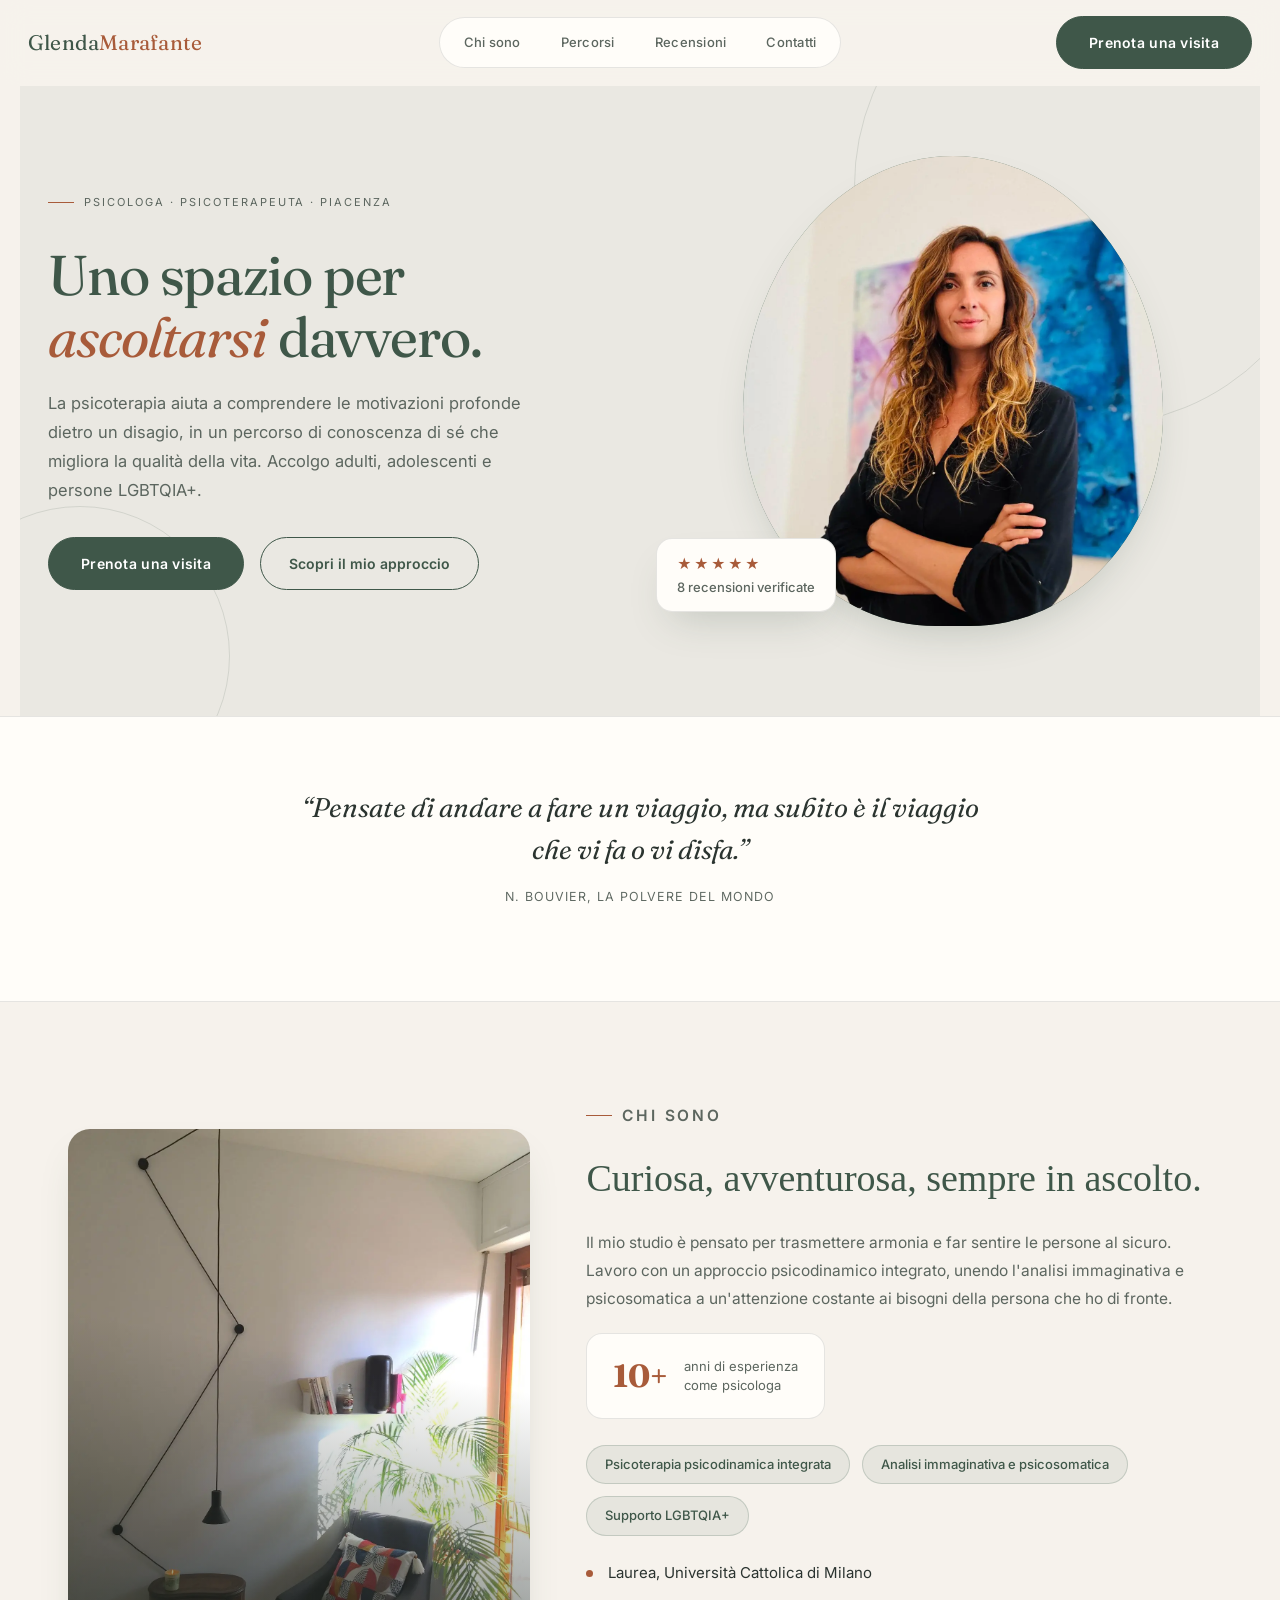
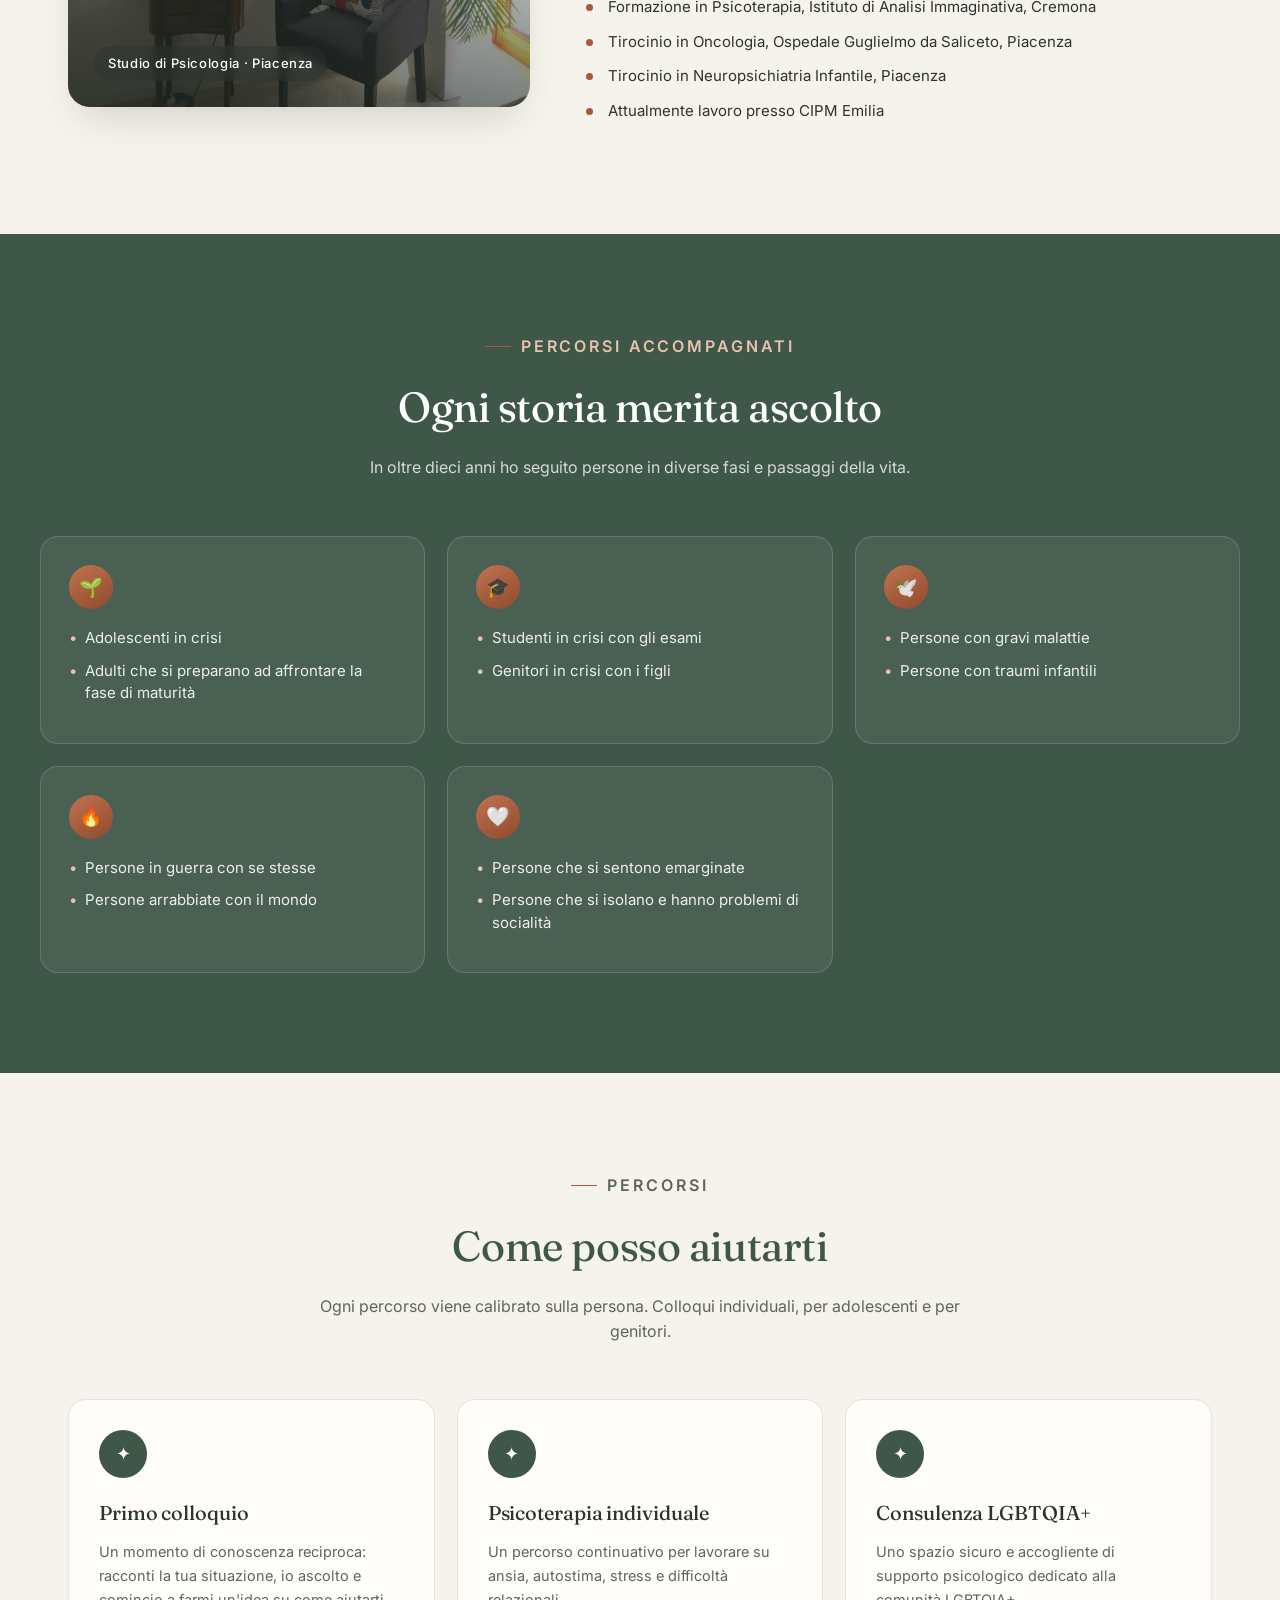
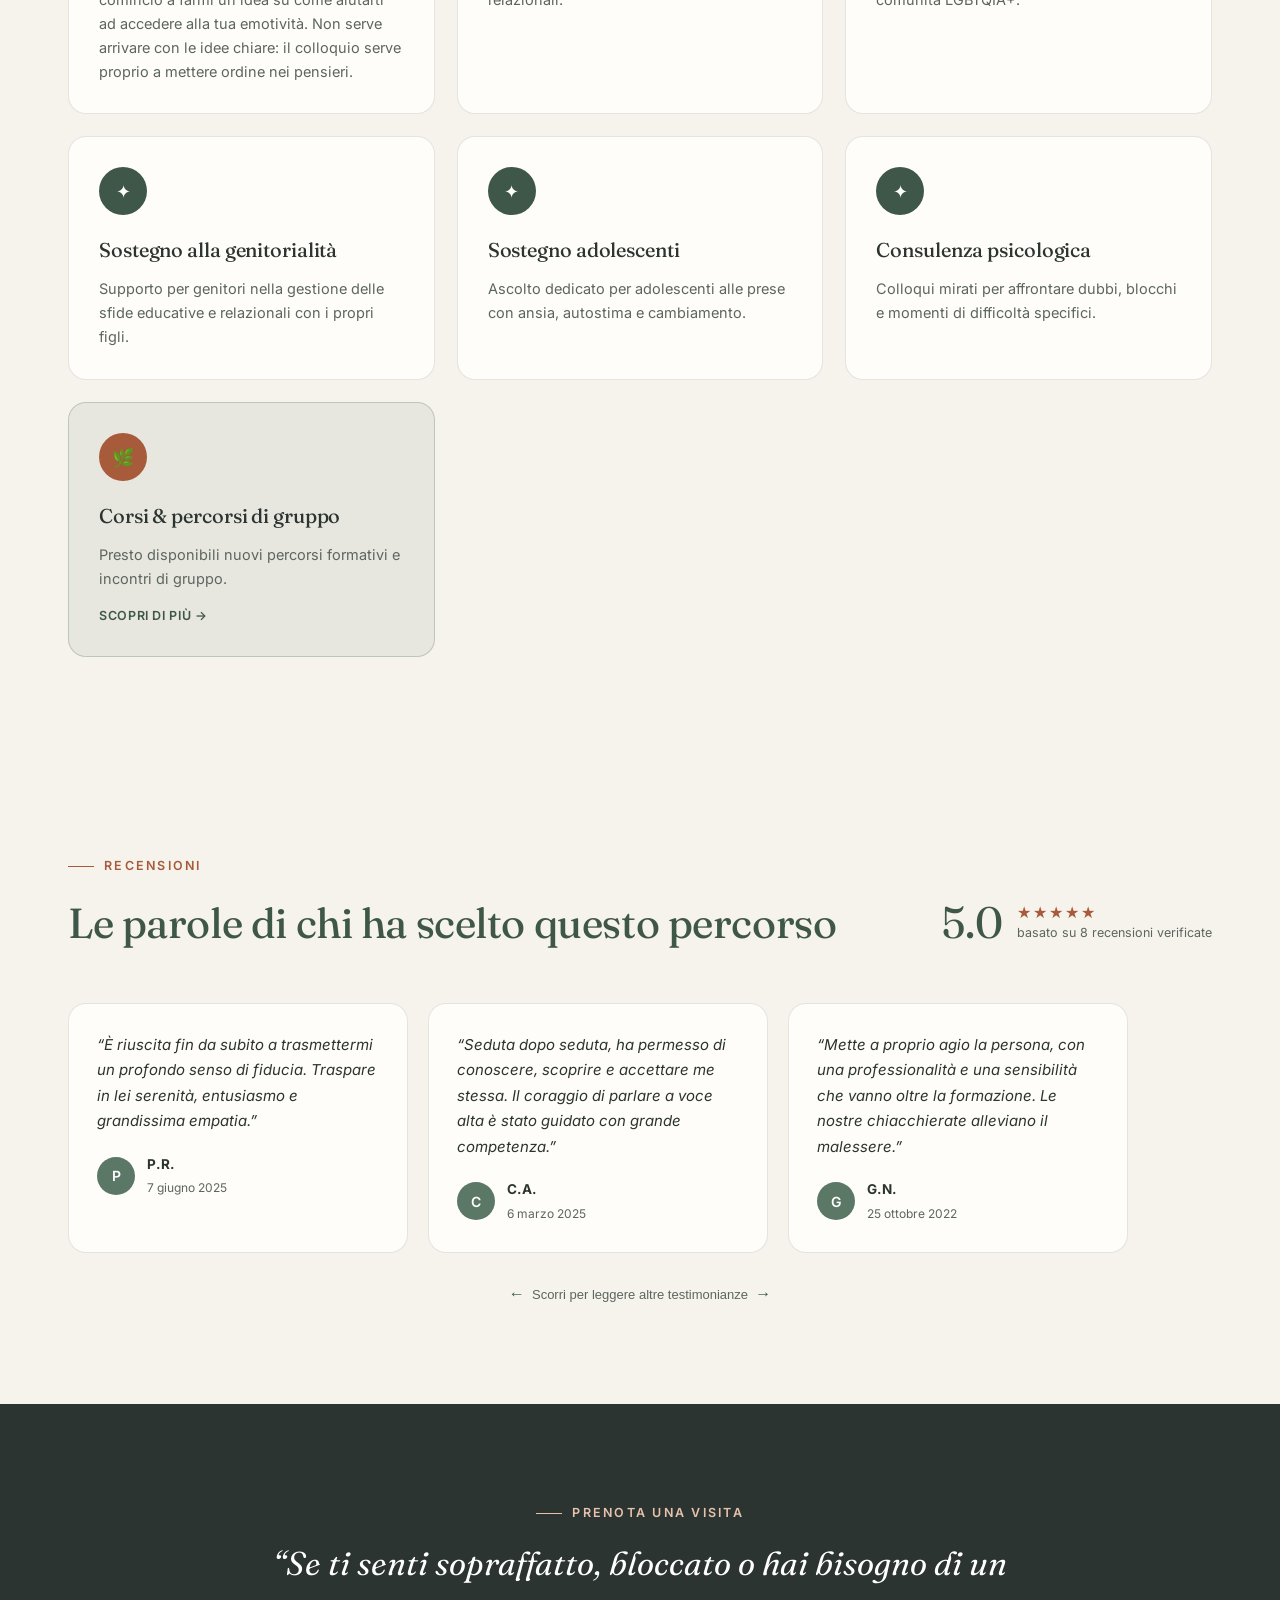
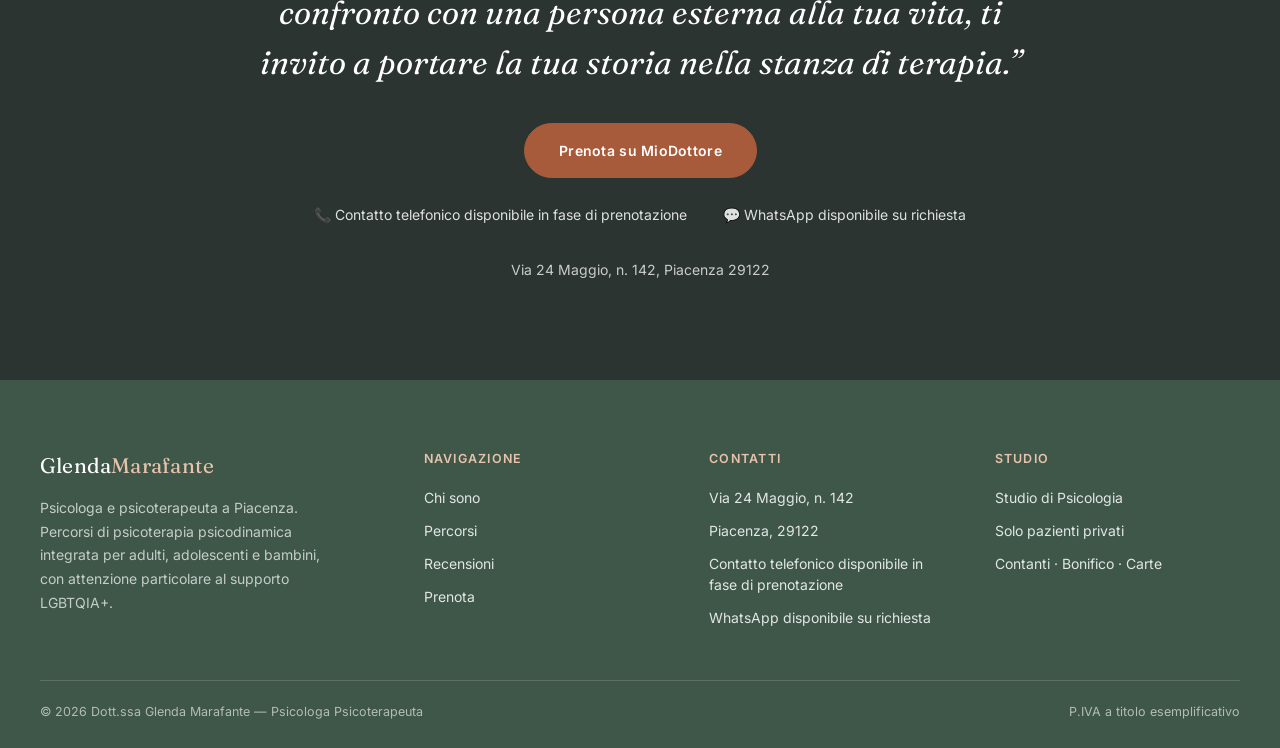
==== index.html @ 743c640c "Update index.html added cookie banner" ====
<!DOCTYPE html>
<html lang="it">
<head>
<script type="text/javascript" src="https://embeds.iubenda.com/widgets/565acf1e-e97d-462d-ba12-5eade3ccaa50.js"></script>
<meta charset="UTF-8">
<meta name="viewport" content="width=device-width, initial-scale=1.0">
<title>Glenda Marafante | Psicologa e Psicoterapeuta a Piacenza</title>
<meta name="description" content="Dott.ssa Glenda Marafante, psicologa e psicoterapeuta a Piacenza. Percorsi di psicoterapia psicodinamica integrata per adulti, adolescenti e persone LGBTQIA+. Prenota una visita.">
<meta name="robots" content="index, follow">
<meta name="author" content="Glenda Marafante">
<link rel="canonical" href="https://www.glendamarafante.it/">

<!-- Open Graph / social sharing -->
<meta property="og:type" content="website">
<meta property="og:title" content="Glenda Marafante | Psicologa Psicoterapeuta a Piacenza">
<meta property="og:description" content="Uno spazio per ascoltarsi davvero. Percorsi di psicoterapia per adulti, adolescenti e persone LGBTQIA+ a Piacenza.">
<meta property="og:image" content="https://psicologaglendamarafante.com/glenda-marafante-psicologa-piacenza.jpeg">
<meta property="og:url" content="https://psicologaglendamarafante.com/">
<meta property="og:locale" content="it_IT">
<meta name="twitter:card" content="summary_large_image">

<!-- Performance: preconnect ai font, preload dell'immagine hero -->
<link rel="preconnect" href="https://fonts.googleapis.com">
<link rel="preconnect" href="https://fonts.gstatic.com" crossorigin>
<link rel="preload" as="image" href="immagine-hero-Glenda.webp">
<link href="https://fonts.googleapis.com/css2?family=Fraunces:ital,opsz,wght@0,9..144,380;0,9..144,440;0,9..144,600;1,9..144,400&family=Inter:wght@400;500;600;700&display=swap" rel="stylesheet">
<link rel="stylesheet" href="style.css">
<link rel="icon" type="image/svg+xml" href="favicon.svg">
<link rel="icon" type="image/png" sizes="96x96" href="https://psicologaglendamarafante.com/favicon.png">

<!-- Dati strutturati Schema.org: Psychologist / LocalBusiness -->
<script type="application/ld+json">
{
  "@context": "https://schema.org",
  "@type": "Psychologist",
  "name": "Glenda Marafante",
  "image": "https://www.glendamarafante.it/assets/immagine-hero-Glenda.webp",
  "url": "https://psicologaglendamarafante.com/",
  "telephone": "+39 346 639 6506",
  "priceRange": "€€",
  "address": {
    "@type": "PostalAddress",
    "streetAddress": "Via 24 Maggio, 142",
    "addressLocality": "Piacenza",
    "postalCode": "29122",
    "addressRegion": "PC",
    "addressCountry": "IT"
  },
  "areaServed": "Piacenza",
  "medicalSpecialty": "Psychotherapy",
  "sameAs": []
}
</script>
</head>
<body>

<a href="#main-content" class="skip-link">Vai al contenuto principale</a>

<header class="site-header">
  <a href="index.html" class="logo">Glenda<span>Marafante</span></a>
  <nav class="main-nav" aria-label="Navigazione principale">
    <ul id="main-nav-list">
      <li><a href="#chi-sono">Chi sono</a></li>
      <li><a href="#percorsi">Percorsi</a></li>
      <li><a href="#recensioni">Recensioni</a></li>
      <li><a href="#contatti">Contatti</a></li>
    </ul>
  </nav>
  <div class="nav-actions">
    <a href="#booking" class="btn-primary">Prenota una visita</a>
    <button type="button" class="nav-toggle" aria-controls="main-nav-list"></button>
  </div>
</header>

<main id="main-content">

  <!-- ============ HERO ============ -->
  <section class="hero" aria-label="Presentazione">
    <div class="bg-orbit" aria-hidden="true"></div>
    <div class="ring ring1" aria-hidden="true"></div>
    <div class="ring ring2" aria-hidden="true"></div>

    <div class="hero-copy">
      <p class="eyebrow">Psicologa · Psicoterapeuta · Piacenza</p>
      <h1>Uno spazio per <em>ascoltarsi</em> davvero.</h1>
      <p>La psicoterapia aiuta a comprendere le motivazioni profonde dietro un disagio, in un percorso di conoscenza di sé che migliora la qualità della vita. Accolgo adulti, adolescenti e persone LGBTQIA+.</p>
      <div class="hero-actions">
        <a href="#booking" class="btn-primary">Prenota una visita</a>
        <a href="#chi-sono" class="btn-secondary">Scopri il mio approccio</a>
      </div>
    </div>

    <div class="hero-visual">
      <div class="portrait-frame">
        <img src="immagine-hero-Glenda.webp"
             alt="Dott.ssa Glenda Marafante, psicologa e psicoterapeuta a Piacenza, ritratto in studio"
             width="420" height="470" fetchpriority="high">
      </div>
      <a href="#recensioni" class="rating-badge">
        <div class="stars" aria-hidden="true">★★★★★</div>
        <p class="rating-text">8 recensioni verificate</p>
      </a>
    </div>
  </section>

  <!-- ============ QUOTE ============ -->
  <section class="quote-band reveal" aria-label="Citazione">
    <blockquote>
      <p>&ldquo;Pensate di andare a fare un viaggio, ma subito è il viaggio che vi fa o vi disfa.&rdquo;</p>
      <cite>N. Bouvier, La polvere del mondo</cite>
    </blockquote>
  </section>

  <!-- ============ CHI SONO ============ -->
  <section class="about reveal" id="chi-sono" aria-label="Chi sono">
    <div class="about-media">
      <img src="studio.webp"
           alt="Interno dello studio della Dott.ssa Glenda Marafante a Piacenza, angolo lettura con poltrona e luce naturale"
           width="900" height="1125" loading="lazy">
      <span>Studio di Psicologia · Piacenza</span>
    </div>
    <div class="about-copy">
      <p class="eyebrow">Chi sono</p>
      <h2 style="font-family:'Iowan Old Style',Georgia,serif; font-weight:400; font-size:clamp(28px,4vw,38px); color:var(--sage-dark); margin-bottom:22px;">Curiosa, avventurosa, sempre in ascolto.</h2>
      <p>Il mio studio è pensato per trasmettere armonia e far sentire le persone al sicuro. Lavoro con un approccio psicodinamico integrato, unendo l'analisi immaginativa e psicosomatica a un'attenzione costante ai bisogni della persona che ho di fronte.</p>

      <div class="stat-card">
        <strong>10+</strong>
        <small>anni di esperienza<br>come psicologa</small>
      </div>

      <ul class="tags">
        <li>Psicoterapia psicodinamica integrata</li>
        <li>Analisi immaginativa e psicosomatica</li>
        <li>Supporto LGBTQIA+</li>
      </ul>

      <ul class="credentials">
        <li>Laurea, Università Cattolica di Milano</li>
        <li>Formazione in Psicoterapia, Istituto di Analisi Immaginativa, Cremona</li>
        <li>Tirocinio in Oncologia, Ospedale Guglielmo da Saliceto, Piacenza</li>
        <li>Tirocinio in Neuropsichiatria Infantile, Piacenza</li>
        <li>Attualmente lavoro presso CIPM Emilia</li>
      </ul>
    </div>
  </section>

  <!-- ============ A CHI MI RIVOLGO ============ -->
  <section class="audience" aria-label="A chi mi rivolgo">
    <div class="audience-head">
      <p class="eyebrow" style="justify-content:center; color:var(--clay-soft);">Percorsi accompagnati</p>
      <h2>Ogni storia merita ascolto</h2>
      <p>In oltre dieci anni ho seguito persone in diverse fasi e passaggi della vita.</p>
    </div>
    <div class="audience-grid reveal-stagger">
      <div class="audience-card stagger-item">
        <div class="audience-icon" aria-hidden="true">🌱</div>
        <ul>
          <li>Adolescenti in crisi</li>
          <li>Adulti che si preparano ad affrontare la fase di maturità</li>
        </ul>
      </div>
      <div class="audience-card stagger-item">
        <div class="audience-icon" aria-hidden="true">🎓</div>
        <ul>
          <li>Studenti in crisi con gli esami</li>
          <li>Genitori in crisi con i figli</li>
        </ul>
      </div>
      <div class="audience-card stagger-item">
        <div class="audience-icon" aria-hidden="true">🕊️</div>
        <ul>
          <li>Persone con gravi malattie</li>
          <li>Persone con traumi infantili</li>
        </ul>
      </div>
      <div class="audience-card stagger-item">
        <div class="audience-icon" aria-hidden="true">🔥</div>
        <ul>
          <li>Persone in guerra con se stesse</li>
          <li>Persone arrabbiate con il mondo</li>
        </ul>
      </div>
      <div class="audience-card stagger-item">
        <div class="audience-icon" aria-hidden="true">🤍</div>
        <ul>
          <li>Persone che si sentono emarginate</li>
          <li>Persone che si isolano e hanno problemi di socialità</li>
        </ul>
      </div>
    </div>
  </section>

  <!-- ============ SERVIZI / PERCORSI ============ -->
  <section class="services" id="percorsi" aria-label="Percorsi e servizi">
    <div class="section-head">
      <p class="eyebrow" style="justify-content:center;">Percorsi</p>
      <h2>Come posso aiutarti</h2>
      <p>Ogni percorso viene calibrato sulla persona. Colloqui individuali, per adolescenti e per genitori.</p>
    </div>
    <div class="services-grid reveal-stagger">
      <article class="service-card stagger-item">
        <div class="icon" aria-hidden="true">✦</div>
        <h3>Primo colloquio</h3>
        <p>Un momento di conoscenza reciproca: racconti la tua situazione, io ascolto e comincio a farmi un'idea su come aiutarti ad accedere alla tua emotività. Non serve arrivare con le idee chiare: il colloquio serve proprio a mettere ordine nei pensieri.</p>
      </article>
      <article class="service-card stagger-item">
        <div class="icon" aria-hidden="true">✦</div>
        <h3>Psicoterapia individuale</h3>
        <p>Un percorso continuativo per lavorare su ansia, autostima, stress e difficoltà relazionali.</p>
      </article>
      <article class="service-card stagger-item">
        <div class="icon" aria-hidden="true">✦</div>
        <h3>Consulenza LGBTQIA+</h3>
        <p>Uno spazio sicuro e accogliente di supporto psicologico dedicato alla comunità LGBTQIA+.</p>
      </article>
      <article class="service-card stagger-item">
        <div class="icon" aria-hidden="true">✦</div>
        <h3>Sostegno alla genitorialità</h3>
        <p>Supporto per genitori nella gestione delle sfide educative e relazionali con i propri figli.</p>
      </article>
      <article class="service-card stagger-item">
        <div class="icon" aria-hidden="true">✦</div>
        <h3>Sostegno adolescenti</h3>
        <p>Ascolto dedicato per adolescenti alle prese con ansia, autostima e cambiamento.</p>
      </article>
      <article class="service-card stagger-item">
        <div class="icon" aria-hidden="true">✦</div>
        <h3>Consulenza psicologica</h3>
        <p>Colloqui mirati per affrontare dubbi, blocchi e momenti di difficoltà specifici.</p>
      </article>
      <article class="service-card featured stagger-item">
        <a href="corsi.html">
          <div class="icon" aria-hidden="true">🌿</div>
          <h3>Corsi &amp; percorsi di gruppo</h3>
          <p>Presto disponibili nuovi percorsi formativi e incontri di gruppo.</p>
          <span class="cta-hint">Scopri di più →</span>
        </a>
      </article>
    </div>
  </section>

  <!-- ============ RECENSIONI ============ -->
  <section class="reviews reveal" id="recensioni" aria-label="Recensioni">
    <div class="reviews-head">
      <div>
        <p class="eyebrow">Recensioni</p>
        <h2>Le parole di chi ha scelto questo percorso</h2>
      </div>
      <div class="rating-summary">
        <span class="score">5.0</span>
        <div>
          <div class="stars" aria-hidden="true">★★★★★</div>
          <small>basato su 8 recensioni verificate</small>
        </div>
      </div>
    </div>

    <div class="reviews-track" role="list">
      <article class="review-card" role="listitem">
        <p>&ldquo;È riuscita fin da subito a trasmettermi un profondo senso di fiducia. Traspare in lei serenità, entusiasmo e grandissima empatia.&rdquo;</p>
        <div class="reviewer">
          <span class="avatar" aria-hidden="true">P</span>
          <div><strong>P.R.</strong><span>7 giugno 2025</span></div>
        </div>
      </article>
      <article class="review-card" role="listitem">
        <p>&ldquo;Seduta dopo seduta, ha permesso di conoscere, scoprire e accettare me stessa. Il coraggio di parlare a voce alta è stato guidato con grande competenza.&rdquo;</p>
        <div class="reviewer">
          <span class="avatar" aria-hidden="true">C</span>
          <div><strong>C.A.</strong><span>6 marzo 2025</span></div>
        </div>
      </article>
      <article class="review-card" role="listitem">
        <p>&ldquo;Mette a proprio agio la persona, con una professionalità e una sensibilità che vanno oltre la formazione. Le nostre chiacchierate alleviano il malessere.&rdquo;</p>
        <div class="reviewer">
          <span class="avatar" aria-hidden="true">G</span>
          <div><strong>G.N.</strong><span>25 ottobre 2022</span></div>
        </div>
      </article>
    </div>
    <p style="text-align:center; margin-top:18px; font-family:'Helvetica Neue',Arial,sans-serif; font-size:13px; color:var(--ink-soft);">
      <button type="button" data-review-prev aria-label="Recensione precedente" style="background:none;border:none;cursor:pointer;color:var(--sage-dark);font-size:16px;">←</button>
      &nbsp;Scorri per leggere altre testimonianze&nbsp;
      <button type="button" data-review-next aria-label="Recensione successiva" style="background:none;border:none;cursor:pointer;color:var(--sage-dark);font-size:16px;">→</button>
    </p>
  </section>

  <!-- ============ BOOKING CTA ============ -->
  <section class="booking reveal" id="booking" aria-label="Prenota una visita">
    <p class="eyebrow">Prenota una visita</p>
    <blockquote>&ldquo;Se ti senti sopraffatto, bloccato o hai bisogno di un confronto con una persona esterna alla tua vita, ti invito a portare la tua storia nella stanza di terapia.&rdquo;</blockquote>
    <a class="btn-clay" href="https://www.miodottore.it/profilo/glenda-marafante" rel="noopener noreferrer" target="_blank">Prenota su MioDottore</a>

    <ul class="contact-methods">
      <li>📞 Contatto telefonico disponibile in fase di prenotazione</li>
      <li>💬 WhatsApp disponibile su richiesta</li>
    </ul>

    <address id="contatti">Via 24 Maggio, n. 142, Piacenza 29122</address>
  </section>

</main>

<footer class="site-footer">
  <div class="footer-grid">
    <div class="footer-brand">
      <a href="index.html" class="logo">Glenda<span>Marafante</span></a>
      <p>Psicologa e psicoterapeuta a Piacenza. Percorsi di psicoterapia psicodinamica integrata per adulti, adolescenti e bambini, con attenzione particolare al supporto LGBTQIA+.</p>
    </div>
    <nav aria-label="Navigazione footer">
      <h4>Navigazione</h4>
      <ul>
        <li><a href="#chi-sono">Chi sono</a></li>
        <li><a href="#percorsi">Percorsi</a></li>
        <li><a href="#recensioni">Recensioni</a></li>
        <li><a href="#booking">Prenota</a></li>
      </ul>
    </nav>
    <div>
      <h4>Contatti</h4>
      <ul>
        <li>Via 24 Maggio, n. 142</li>
        <li>Piacenza, 29122</li>
        <li>Contatto telefonico disponibile in fase di prenotazione</li>
        <li>WhatsApp disponibile su richiesta</li>
      </ul>
    </div>
    <div>
      <h4>Studio</h4>
      <ul>
        <li>Studio di Psicologia</li>
        <li>Solo pazienti privati</li>
        <li>Contanti · Bonifico · Carte</li>
      </ul>
    </div>
  </div>
  <div class="footer-bottom">
    <p>© <span id="year">2026</span> Dott.ssa Glenda Marafante — Psicologa Psicoterapeuta</p>
    <p>P.IVA a titolo esemplificativo</p>
  </div>
</footer>

<script src="script.js" defer></script>
</body>
</html>
---- style.css ----
/* =========================================================
   Glenda Marafante — Psicologa Psicoterapeuta, Piacenza
   Foglio di stile condiviso (home + corsi)
   ========================================================= */

:root{
  --sage:#5b7867;
  --sage-dark:#3f5749;
  --sage-deep:#2e4038;
  --clay:#c1734f;
  --clay-dark:#a85b3a;
  --clay-soft:#e7c3ad;
  --cream:#f6f2ec;
  --paper:#fffdf9;
  --ink:#2b3430;
  --ink-soft:#5c665f;
  --line: rgba(43,52,48,0.12);
  --shadow: 0 20px 40px -16px rgba(63,87,73,0.25);
  --shadow-lift: 0 26px 48px -18px rgba(43,52,48,0.32);
  --ease: cubic-bezier(.22,1,.36,1);
}
*{box-sizing:border-box; margin:0; padding:0;}
html{scroll-behavior:smooth;}
body{
  font-family:'Fraunces','Iowan Old Style',Georgia,serif;
  background:var(--cream);
  color:var(--ink);
  min-height:100vh;
  overflow-x:hidden;
  line-height:1.5;
}
a{color:inherit; text-decoration:none;}
img{max-width:100%; display:block;}
ul{list-style:none;}
.visually-hidden{
  position:absolute; width:1px; height:1px; padding:0; margin:-1px;
  overflow:hidden; clip:rect(0,0,0,0); white-space:nowrap; border:0;
}
.eyebrow{
  font-family:'Inter','Helvetica Neue',Arial,sans-serif; font-size:12.5px; font-weight:600; letter-spacing:.18em;
  text-transform:uppercase; color:var(--clay-dark); display:flex; align-items:center; gap:10px;
  margin-bottom:16px;
}
.eyebrow::before{content:""; width:26px; height:1px; background:var(--clay-dark); display:inline-block;}

/* ---------- Scroll reveal ---------- */
.reveal{
  opacity:0; transform:translateY(28px);
  transition:opacity .8s var(--ease), transform .8s var(--ease);
  will-change:opacity, transform;
}
.reveal.is-visible{opacity:1; transform:translateY(0);}
.reveal-stagger.is-visible .stagger-item{opacity:1; transform:translateY(0);}
.stagger-item{
  opacity:0; transform:translateY(22px);
  transition:opacity .6s var(--ease), transform .6s var(--ease);
}
.stagger-item:nth-child(1){transition-delay:.03s;}
.stagger-item:nth-child(2){transition-delay:.11s;}
.stagger-item:nth-child(3){transition-delay:.19s;}
.stagger-item:nth-child(4){transition-delay:.27s;}
.stagger-item:nth-child(5){transition-delay:.35s;}
.stagger-item:nth-child(6){transition-delay:.43s;}
.stagger-item:nth-child(7){transition-delay:.51s;}
@media(prefers-reduced-motion:reduce){
  .reveal, .stagger-item{opacity:1 !important; transform:none !important; transition:none !important;}
}

/* ---------- Header ---------- */
header.site-header{
  padding:16px 28px; display:grid; grid-template-columns:1fr auto 1fr; align-items:center; gap:16px;
  background:rgba(246,242,236,0.78); backdrop-filter:blur(14px); -webkit-backdrop-filter:blur(14px);
  position:sticky; top:0; z-index:50; border-bottom:1px solid transparent;
  transition:border-color .4s ease, box-shadow .4s ease, padding .35s ease;
}
header.site-header.scrolled{
  border-bottom-color:var(--line); box-shadow:0 12px 30px -22px rgba(43,52,48,0.4); padding:12px 28px;
}
.logo{font-family:'Fraunces',Georgia,serif; font-size:21px; color:var(--sage-dark); letter-spacing:.01em; justify-self:start;}
.logo span{color:var(--clay-dark);}
nav.main-nav{display:flex; align-items:center; justify-self:center;}
nav.main-nav ul{
  display:flex; gap:4px; background:var(--paper); border:1px solid var(--line);
  padding:6px; border-radius:40px;
}
.nav-actions{display:flex; align-items:center; gap:14px; justify-self:end;}
nav.main-nav a{
  font-family:'Inter','Helvetica Neue',Arial,sans-serif; font-size:13px; font-weight:500; letter-spacing:.02em;
  color:var(--ink-soft); padding:9px 18px; border-radius:30px; position:relative;
  transition:color .35s var(--ease), background .35s var(--ease);
  display:inline-block;
}
nav.main-nav a:hover, nav.main-nav a:focus-visible{color:var(--sage-dark); background:rgba(91,120,103,0.1);}
nav.main-nav a.active{color:var(--paper); background:var(--sage-dark);}
.nav-toggle{
  display:none; width:42px; height:42px; border-radius:50%; border:1px solid var(--line);
  background:var(--paper); cursor:pointer; align-items:center; justify-content:center; position:relative;
}
.nav-toggle span, .nav-toggle::before, .nav-toggle::after{
  content:""; display:block; width:18px; height:1.5px; background:var(--ink); position:absolute;
  left:50%; transform:translateX(-50%); border-radius:999px; transition:transform .3s ease, opacity .3s ease, top .3s ease;
}
.nav-toggle::before{top:15px;}
.nav-toggle span{top:20px;}
.nav-toggle::after{top:25px;}
.nav-toggle.open span{opacity:0;}
.nav-toggle.open::before{top:20px; transform:translateX(-50%) rotate(45deg);}
.nav-toggle.open::after{top:20px; transform:translateX(-50%) rotate(-45deg);}
.back-link{
  font-family:'Inter','Helvetica Neue',Arial,sans-serif; font-size:13px; letter-spacing:.03em;
  color:var(--ink-soft); display:flex; align-items:center; gap:8px; transition:color .3s var(--ease), gap .3s var(--ease);
}
.back-link:hover{color:var(--sage-dark); gap:12px;}

/* ---------- Buttons ---------- */
.btn-primary, .btn-secondary, .btn-clay{
  cursor:pointer; will-change:transform;
}
.btn-primary{
  background:var(--sage-dark); color:#fff; padding:15px 32px; border-radius:40px;
  font-family:'Inter','Helvetica Neue',Arial,sans-serif; font-size:14px; font-weight:600; letter-spacing:.02em;
  transition:transform .45s var(--ease), box-shadow .45s var(--ease), background .45s var(--ease), color .45s var(--ease);
  border:1px solid var(--sage-dark); display:inline-block;
}
.btn-primary:hover, .btn-primary:focus-visible{
  background:var(--sage-deep); border-color:var(--sage-deep); color:#fff;
  transform:translateY(-3px); box-shadow:0 16px 30px -14px rgba(46,64,56,0.55);
}
.btn-primary:active{transform:translateY(-1px); transition-duration:.15s;}

/* CTA di prenotazione nel menu: testo sempre bianco, hover morbido */
.nav-actions .btn-primary{
  color:#fff; background:var(--sage-dark); border-color:var(--sage-dark);
  transition:transform .5s var(--ease), box-shadow .5s var(--ease), background .5s var(--ease);
}
.nav-actions .btn-primary:hover, .nav-actions .btn-primary:focus-visible{
  color:#fff; background:var(--sage-deep); border-color:var(--sage-deep);
  transform:translateY(-3px) scale(1.03); box-shadow:0 14px 26px -12px rgba(46,64,56,0.5);
}
.nav-actions .btn-primary:active{transform:translateY(-1px) scale(1.01); transition-duration:.15s;}
.btn-secondary{
  padding:15px 28px; border-radius:40px; border:1.5px solid var(--sage-dark);
  font-family:'Inter','Helvetica Neue',Arial,sans-serif; font-size:14px; font-weight:600; color:var(--sage-dark);
  transition:transform .45s var(--ease), background .45s var(--ease), color .45s var(--ease), box-shadow .45s var(--ease);
  display:inline-block;
}
.btn-secondary:hover, .btn-secondary:focus-visible{
  background:var(--sage-dark); color:#fff; transform:translateY(-3px);
  box-shadow:0 16px 30px -14px rgba(46,64,56,0.4);
}
.btn-secondary:active{transform:translateY(-1px); transition-duration:.15s;}
.btn-clay{
  background:var(--clay-dark); color:#fff; padding:16px 34px; border-radius:40px;
  font-family:'Inter','Helvetica Neue',Arial,sans-serif; font-size:14px; font-weight:600; letter-spacing:.02em;
  transition:transform .45s var(--ease), box-shadow .45s var(--ease), background .45s var(--ease);
  border:1px solid var(--clay-dark); display:inline-block;
}
.btn-clay:hover, .btn-clay:focus-visible{
  background:#8f4a2e; border-color:#8f4a2e; transform:translateY(-3px) scale(1.015);
  box-shadow:0 18px 34px -14px rgba(168,91,58,0.55);
}
.btn-clay:active{transform:translateY(-1px) scale(1); transition-duration:.15s;}

/* ---------- Hero ---------- */
.hero{
  position:relative; padding:70px 28px 90px; overflow:hidden;
  display:grid; grid-template-columns:1.05fr 1fr; gap:40px; align-items:center;
  max-width:1240px; margin:0 auto;
}
.bg-orbit{
  position:absolute; inset:0; z-index:0; pointer-events:none;
  background: rgba(91,120,103,0.08);
}
.ring{position:absolute; border-radius:50%; border:1px solid rgba(63,87,73,0.14); pointer-events:none;}
.ring1{width:480px; height:480px; top:-140px; right:-6%; animation:spin 60s linear infinite;}
.ring2{width:300px; height:300px; bottom:-90px; left:-90px; border-color:rgba(63,87,73,0.14); animation:spin 46s linear infinite reverse;}
@keyframes spin{ from{transform:rotate(0deg);} to{transform:rotate(360deg);} }

.hero-copy{position:relative; z-index:1;}
.hero-copy .eyebrow{font-size:11px; white-space:nowrap;}
h1{
  font-family:'Fraunces','Iowan Old Style',Georgia,serif; font-weight:440; font-optical-sizing:auto;
  font-size:clamp(34px,4.6vw,56px); color:var(--sage-dark); line-height:1.1; margin-bottom:22px;
  letter-spacing:-0.02em;
}
h1 em{font-style:italic; font-weight:400; color:var(--clay-dark);}
.hero-copy p{
  font-family:'Inter','Helvetica Neue',Arial,sans-serif; font-size:16.5px; color:var(--ink-soft);
  max-width:480px; margin-bottom:32px; line-height:1.75; font-weight:400;
}
.hero-actions{display:flex; gap:16px; flex-wrap:wrap;}

.hero-visual{position:relative; z-index:1; display:flex; justify-content:center;}
.portrait-frame{
  position:relative; width:min(420px,100%); aspect-ratio:1/1.12; border-radius:50% 50% 46% 46% / 55% 55% 45% 45%;
  overflow:hidden; box-shadow:var(--shadow); background:linear-gradient(150deg, var(--sage), var(--sage-dark));
  transition:border-radius .6s var(--ease), box-shadow .6s var(--ease);
}
.portrait-frame:hover{border-radius:46% 54% 54% 46% / 50% 50% 50% 50%; box-shadow:var(--shadow-lift);}
.portrait-frame img{width:100%; height:100%; object-fit:cover; transition:transform .7s var(--ease);}
.portrait-frame:hover img{transform:scale(1.05);}
.rating-badge{
  position:absolute; left:-18px; bottom:14px; background:var(--paper); border:1px solid var(--line);
  border-radius:16px; padding:14px 20px; box-shadow:var(--shadow); font-family:'Inter','Helvetica Neue',Arial,sans-serif;
  transition:transform .4s var(--ease), box-shadow .4s var(--ease); cursor:pointer;
}
.rating-badge:hover, .rating-badge:focus-visible{transform:translateY(-4px); box-shadow:var(--shadow-lift);}
.rating-badge .stars{color:var(--clay-dark); font-size:14px; letter-spacing:2px;}
.rating-badge .rating-text{font-size:13px; color:var(--ink-soft); margin-top:4px; font-weight:500;}

/* ---------- Quote band ---------- */
.quote-band{padding:70px 28px; text-align:center; background:var(--paper); border-top:1px solid var(--line); border-bottom:1px solid var(--line);}
.quote-band blockquote{
  font-family:'Fraunces',Georgia,serif; font-style:italic; font-weight:380; font-size:clamp(19px,2.3vw,27px);
  color:var(--ink); max-width:720px; margin:0 auto 18px; line-height:1.55;
}
.quote-band cite{font-family:'Inter','Helvetica Neue',Arial,sans-serif; font-size:12.5px; letter-spacing:.08em; color:var(--ink-soft); text-transform:uppercase; font-style:normal;}

/* ---------- Chi sono ---------- */
.about{max-width:1200px; margin:0 auto; padding:100px 28px; display:grid; grid-template-columns:0.85fr 1.15fr; gap:56px; align-items:center;}
.about-media{
  border-radius:22px; overflow:hidden; box-shadow:var(--shadow); aspect-ratio:4/5;
  position:relative; display:flex; align-items:flex-end; padding:26px;
  transition:box-shadow .5s var(--ease), transform .5s var(--ease);
}
.about-media:hover{box-shadow:var(--shadow-lift); transform:translateY(-4px);}
.about-media img{
  position:absolute; inset:0; width:100%; height:100%; object-fit:cover; z-index:0;
  transition:transform .8s var(--ease);
}
.about-media:hover img{transform:scale(1.06);}
.about-media::before{
  content:""; position:absolute; inset:0; z-index:1;
  background:linear-gradient(190deg, rgba(46,64,56,0) 40%, rgba(29,38,33,0.75) 100%);
}
.about-media span{
  position:relative; z-index:2;
  font-family:'Inter','Helvetica Neue',Arial,sans-serif; font-weight:500; color:#fff; font-size:13px; letter-spacing:.05em;
  background:rgba(43,52,48,0.4); padding:8px 14px; border-radius:30px; backdrop-filter:blur(4px);
}
.about-copy p{font-family:'Inter','Helvetica Neue',Arial,sans-serif; color:var(--ink-soft); margin-bottom:20px; line-height:1.8; font-size:15.5px;}
.stat-card{
  display:inline-flex; align-items:center; gap:16px; background:var(--paper); border:1px solid var(--line);
  border-radius:16px; padding:18px 26px; margin-bottom:26px;
  transition:transform .4s var(--ease), box-shadow .4s var(--ease);
}
.stat-card:hover{transform:translateY(-4px); box-shadow:var(--shadow);}
.stat-card strong{font-size:32px; color:var(--clay-dark); font-family:'Fraunces',Georgia,serif;}
.stat-card small{font-family:'Inter','Helvetica Neue',Arial,sans-serif; font-size:13px; color:var(--ink-soft); line-height:1.4; display:block;}
.tags{display:flex; gap:12px; flex-wrap:wrap; margin-bottom:26px;}
.tags li{
  font-family:'Inter','Helvetica Neue',Arial,sans-serif; font-size:13px; font-weight:500; color:var(--sage-dark); background:rgba(91,120,103,0.1);
  border:1px solid rgba(91,120,103,0.25); padding:9px 18px; border-radius:30px;
  transition:background .35s var(--ease), transform .35s var(--ease);
}
.tags li:hover{background:var(--sage-dark); color:#fff; transform:translateY(-2px);}
.credentials li{
  position:relative; padding-left:22px; margin-bottom:12px; color:var(--ink); font-size:15px;
  font-family:'Inter','Helvetica Neue',Arial,sans-serif;
}
.credentials li::before{content:""; position:absolute; left:0; top:8px; width:7px; height:7px; border-radius:50%; background:var(--clay-dark);}

/* ---------- Percorsi accompagnati (target audience) ---------- */
.audience{background:var(--sage-dark); color:#fff; padding:100px 28px;}
.audience-head{max-width:680px; margin:0 auto 56px; text-align:center;}
.audience-head h2{font-family:'Fraunces',Georgia,serif; font-weight:440; font-size:clamp(28px,4vw,42px); margin-bottom:16px; letter-spacing:-.01em;}
.audience-head p{font-family:'Inter','Helvetica Neue',Arial,sans-serif; color:rgba(255,255,255,0.78); font-size:16px; line-height:1.6;}
.audience-grid{max-width:1200px; margin:0 auto; display:grid; grid-template-columns:repeat(3,1fr); gap:22px;}
.audience-card{
  background:rgba(255,255,255,0.06); border:1px solid rgba(255,255,255,0.14); border-radius:18px; padding:28px;
  transition:transform .45s var(--ease), background .45s var(--ease), border-color .45s var(--ease), box-shadow .45s var(--ease);
}
.audience-card:hover{
  transform:translateY(-6px); background:rgba(255,255,255,0.11); border-color:rgba(255,255,255,0.3);
  box-shadow:0 20px 40px -20px rgba(0,0,0,0.5);
}
.audience-icon{
  width:44px; height:44px; border-radius:50%; background:linear-gradient(150deg,var(--clay),#8f4a2e);
  display:flex; align-items:center; justify-content:center; font-size:19px; margin-bottom:18px;
  transition:transform .45s var(--ease);
}
.audience-card:hover .audience-icon{transform:scale(1.12) rotate(-6deg);}
.audience-card ul li{
  position:relative; padding-left:16px; margin-bottom:10px; color:rgba(255,255,255,0.9); font-size:15px; line-height:1.5;
  font-family:'Inter','Helvetica Neue',Arial,sans-serif;
}
.audience-card ul li::before{content:"•"; position:absolute; left:0; color:var(--clay-soft);}

/* ---------- Percorsi / servizi grid ---------- */
.services{max-width:1200px; margin:0 auto; padding:100px 28px;}
.section-head{max-width:640px; margin:0 auto 54px; text-align:center;}
.section-head h2{font-family:'Fraunces',Georgia,serif; font-weight:440; font-size:clamp(28px,4vw,42px); color:var(--sage-dark); margin-bottom:16px; letter-spacing:-.01em;}
.section-head p{font-family:'Inter','Helvetica Neue',Arial,sans-serif; color:var(--ink-soft); font-size:16px; line-height:1.6;}
.services-grid{display:grid; grid-template-columns:repeat(3,1fr); gap:22px;}
.service-card{
  background:var(--paper); border:1px solid var(--line); border-radius:18px; padding:30px;
  transition:transform .45s var(--ease), box-shadow .45s var(--ease), border-color .45s var(--ease);
  position:relative; overflow:hidden;
}
.service-card::before{
  content:""; position:absolute; inset:0; border-radius:inherit; padding:1px;
  background:linear-gradient(135deg, var(--sage), var(--clay)); opacity:0;
  -webkit-mask:linear-gradient(#fff 0 0) content-box, linear-gradient(#fff 0 0);
  -webkit-mask-composite:xor; mask-composite:exclude;
  transition:opacity .45s var(--ease); pointer-events:none;
}
.service-card:hover{transform:translateY(-8px); box-shadow:var(--shadow-lift); border-color:transparent;}
.service-card:hover::before{opacity:1;}
.service-card .icon{
  width:48px; height:48px; border-radius:50%; background:var(--sage-dark); color:#fff;
  display:flex; align-items:center; justify-content:center; font-size:18px; margin-bottom:20px;
  transition:transform .5s var(--ease), background .45s var(--ease);
}
.service-card:hover .icon{transform:scale(1.1) rotate(8deg); background:var(--sage-deep);}
.service-card h3{font-family:'Fraunces',Georgia,serif; font-weight:460; font-size:20px; color:var(--ink); margin-bottom:12px; letter-spacing:-.005em;}
.service-card p{font-family:'Inter','Helvetica Neue',Arial,sans-serif; color:var(--ink-soft); font-size:14.5px; line-height:1.65;}
.service-card.featured{
  background:rgba(91,120,103,0.09); border-color:rgba(91,120,103,0.3);
}
.service-card.featured .icon{background:var(--clay-dark);}
.service-card.featured:hover .icon{background:#8f4a2e;}
.service-card.featured a{color:inherit; display:block;}
.service-card.featured .cta-hint{
  margin-top:16px; font-family:'Inter','Helvetica Neue',Arial,sans-serif; font-weight:600; font-size:12.5px; letter-spacing:.05em;
  color:var(--sage-dark); text-transform:uppercase; display:inline-flex; align-items:center; gap:6px;
  transition:gap .4s var(--ease);
}
.service-card.featured:hover .cta-hint{gap:12px;}

/* ---------- Recensioni ---------- */
.reviews{max-width:1200px; margin:0 auto; padding:100px 28px;}
.reviews-head{display:flex; justify-content:space-between; align-items:flex-end; gap:24px; margin-bottom:48px; flex-wrap:wrap;}
.reviews-head h2{font-family:'Fraunces',Georgia,serif; font-weight:440; font-size:clamp(28px,4vw,42px); color:var(--sage-dark); letter-spacing:-.01em;}
.rating-summary{display:flex; align-items:center; gap:14px;}
.rating-summary .score{font-family:'Fraunces',Georgia,serif; font-size:44px; color:var(--sage-dark);}
.rating-summary .stars{color:var(--clay-dark); letter-spacing:2px;}
.rating-summary small{display:block; font-family:'Inter','Helvetica Neue',Arial,sans-serif; font-size:12.5px; color:var(--ink-soft);}
.reviews-track{display:flex; gap:20px; overflow-x:auto; padding-bottom:14px; scroll-snap-type:x mandatory;}
.review-card{
  flex:0 0 340px; scroll-snap-align:start; background:var(--paper); border:1px solid var(--line);
  border-radius:18px; padding:28px; transition:transform .45s var(--ease), box-shadow .45s var(--ease), border-color .45s var(--ease);
}
.review-card:hover{transform:translateY(-6px) scale(1.01); box-shadow:var(--shadow-lift); border-color:rgba(91,120,103,0.3);}
.review-card p{font-family:'Inter','Helvetica Neue',Arial,sans-serif; color:var(--ink); font-size:15px; line-height:1.7; margin-bottom:20px; font-style:italic;}
.reviewer{display:flex; align-items:center; gap:12px; font-family:'Inter','Helvetica Neue',Arial,sans-serif;}
.reviewer .avatar{
  width:38px; height:38px; border-radius:50%; background:var(--sage); color:#fff; display:flex;
  align-items:center; justify-content:center; font-size:14px; font-weight:600;
  transition:transform .4s var(--ease);
}
.review-card:hover .avatar{transform:scale(1.1);}
.reviewer strong{display:block; font-size:13.5px; color:var(--ink);}
.reviewer span{font-size:12px; color:var(--ink-soft);}

/* ---------- Booking CTA ---------- */
.booking{background:var(--ink); color:#fff; padding:100px 28px; text-align:center;}
.booking .eyebrow{justify-content:center; color:var(--clay-soft);}
.booking .eyebrow::before{background:var(--clay-soft);}
.booking blockquote{
  font-family:'Fraunces',Georgia,serif; font-style:italic; font-weight:380; font-size:clamp(21px,3vw,33px);
  max-width:780px; margin:0 auto 36px; line-height:1.5;
}
.booking address{font-style:normal; margin-top:34px; font-family:'Inter','Helvetica Neue',Arial,sans-serif; font-size:14px; color:rgba(255,255,255,0.75);}
.contact-methods{
  display:flex; justify-content:center; gap:36px; flex-wrap:wrap; margin-top:26px;
  font-family:'Inter','Helvetica Neue',Arial,sans-serif; font-size:14px; color:rgba(255,255,255,0.85);
}
.contact-methods li{display:flex; align-items:center; gap:10px;}

/* ---------- Footer ---------- */
footer.site-footer{background:var(--sage-dark); color:rgba(255,255,255,0.85); padding:70px 28px 26px;}
.footer-grid{max-width:1200px; margin:0 auto; display:grid; grid-template-columns:1.4fr 1fr 1fr 1fr; gap:40px; padding-bottom:40px;}
.footer-grid h4{font-family:'Inter','Helvetica Neue',Arial,sans-serif; font-weight:600; font-size:12.5px; letter-spacing:.1em; text-transform:uppercase; color:var(--clay-soft); margin-bottom:18px;}
.footer-brand .logo{color:#fff; margin-bottom:14px; display:inline-block;}
.footer-brand .logo span{color:var(--clay-soft);}
.footer-brand p{font-family:'Inter','Helvetica Neue',Arial,sans-serif; font-size:14px; line-height:1.7; color:rgba(255,255,255,0.7); max-width:280px;}
.footer-grid ul li{margin-bottom:12px; font-size:14px; font-family:'Inter','Helvetica Neue',Arial,sans-serif;}
.footer-grid ul a{transition:color .3s var(--ease), padding-left .3s var(--ease);}
.footer-grid ul a:hover, .footer-grid ul a:focus-visible{color:var(--clay-soft); padding-left:4px;}
.footer-bottom{
  max-width:1200px; margin:0 auto; border-top:1px solid rgba(255,255,255,0.15); padding-top:22px;
  display:flex; justify-content:space-between; flex-wrap:wrap; gap:10px;
  font-family:'Inter','Helvetica Neue',Arial,sans-serif; font-size:12.5px; color:rgba(255,255,255,0.6);
}

/* ---------- Skip link ---------- */
.skip-link{
  position:absolute; left:-999px; top:auto; background:var(--sage-dark); color:#fff; padding:12px 20px;
  z-index:100; border-radius:0 0 10px 0;
}
.skip-link:focus{left:0; top:0;}

@media(prefers-reduced-motion:reduce){
  *{animation:none !important; transition:none !important;}
}

@media(max-width:960px){
  .hero{grid-template-columns:1fr; text-align:center; padding-top:40px;}
  .hero-copy p{margin-left:auto; margin-right:auto;}
  .hero-actions{justify-content:center;}
  .about{grid-template-columns:1fr;}
  .audience-grid{grid-template-columns:repeat(2,1fr);}
  .services-grid{grid-template-columns:repeat(2,1fr);}
  .footer-grid{grid-template-columns:1fr 1fr;}
}

@media(max-width:640px){
  header.site-header{
    padding:12px 18px; gap:10px; grid-template-columns:auto 1fr auto;
  }
  .logo{
    font-size:18px; line-height:1.1; max-width:140px; justify-self:start;
  }
  .nav-actions{
    gap:8px; justify-self:end; min-width:0;
  }
  .nav-actions .btn-primary{
    display:none;
  }
  nav.main-nav{position:static; justify-self:stretch;}
  nav.main-nav ul{
    display:none; position:absolute; top:calc(100% + 10px); right:18px; left:18px;
    flex-direction:column; background:var(--paper); border-radius:20px; padding:12px;
    box-shadow:var(--shadow-lift); margin-right:0; gap:2px; z-index:40;
  }
  nav.main-nav ul.open{display:flex;}
  nav.main-nav li{width:100%;}
  nav.main-nav a{
    display:flex; width:100%; justify-content:center; align-items:center; text-align:center;
    padding:12px 16px; font-size:14px;
  }
  .nav-toggle{display:flex; flex-shrink:0;}
  .ring1, .ring2{display:none;}
  .audience-grid, .services-grid{grid-template-columns:1fr;}
  .footer-grid{grid-template-columns:1fr;}
  .reviews-head{flex-direction:column; align-items:flex-start;}
}
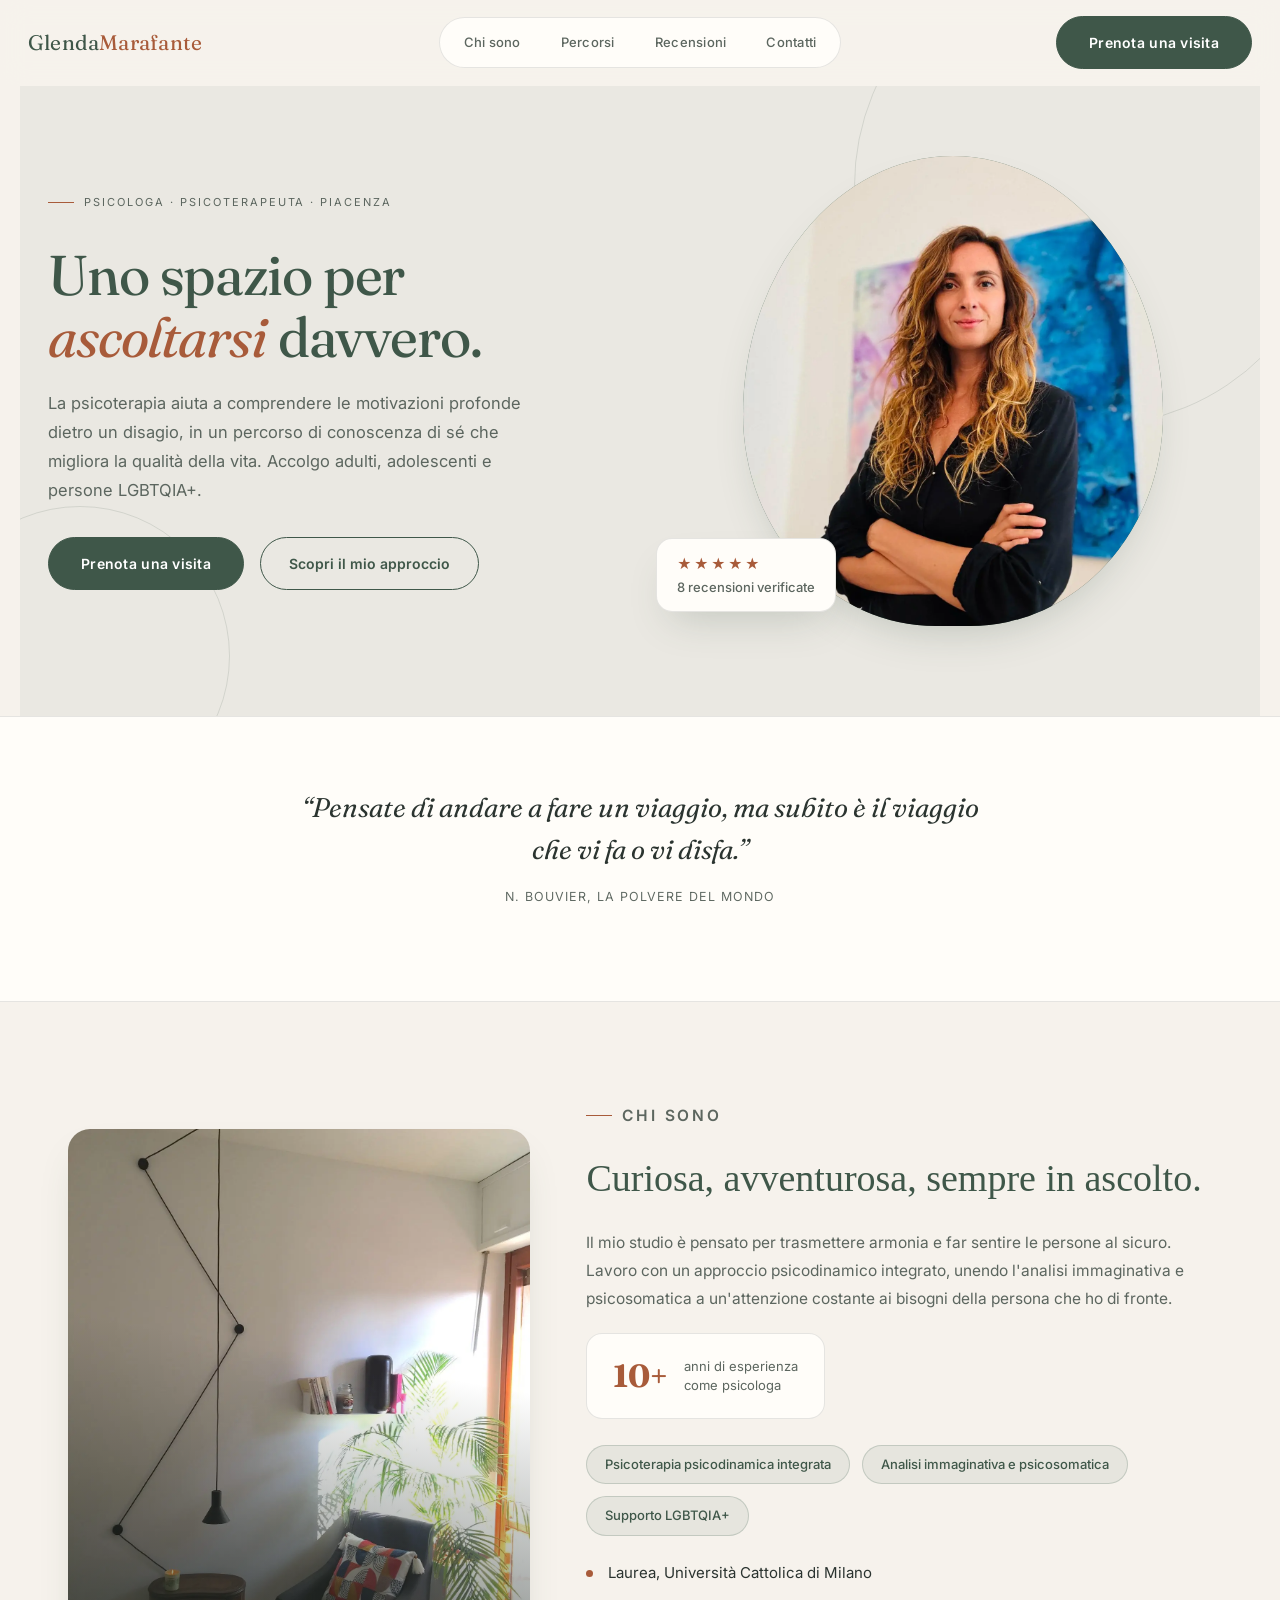
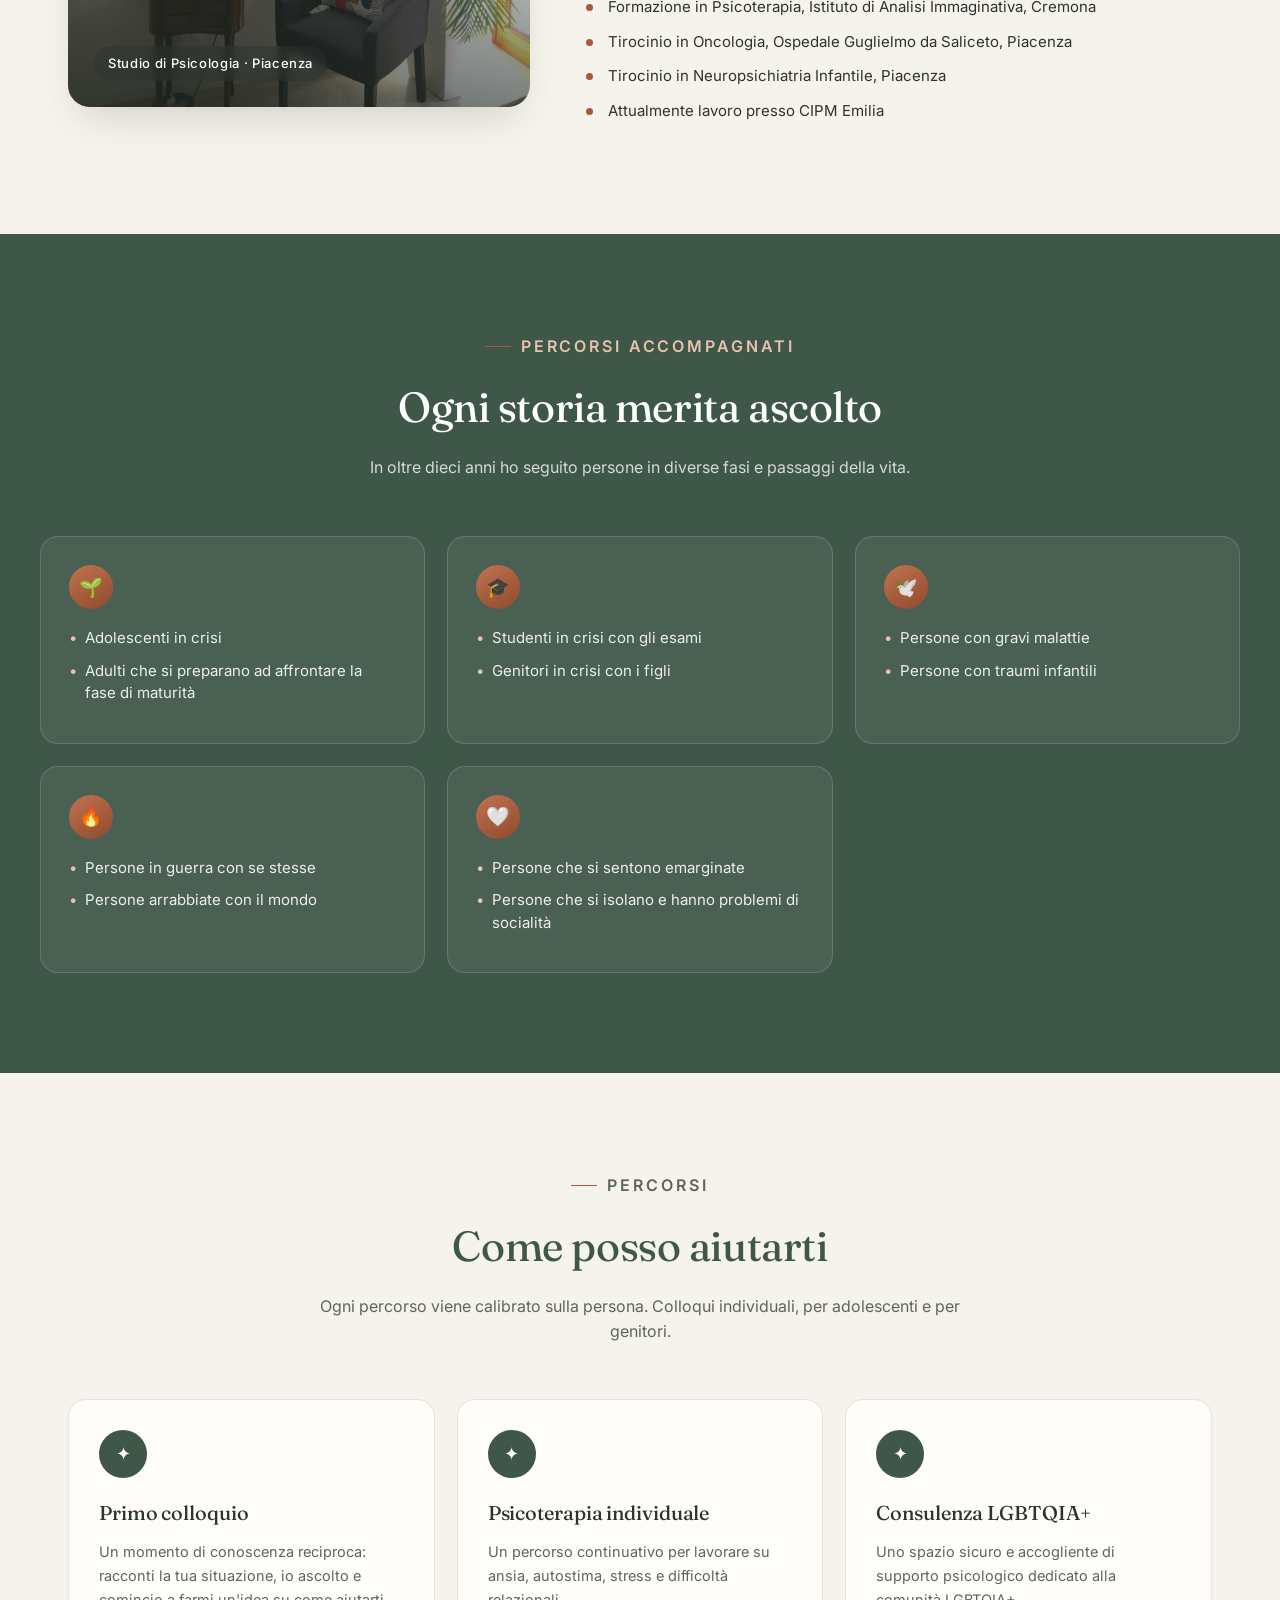
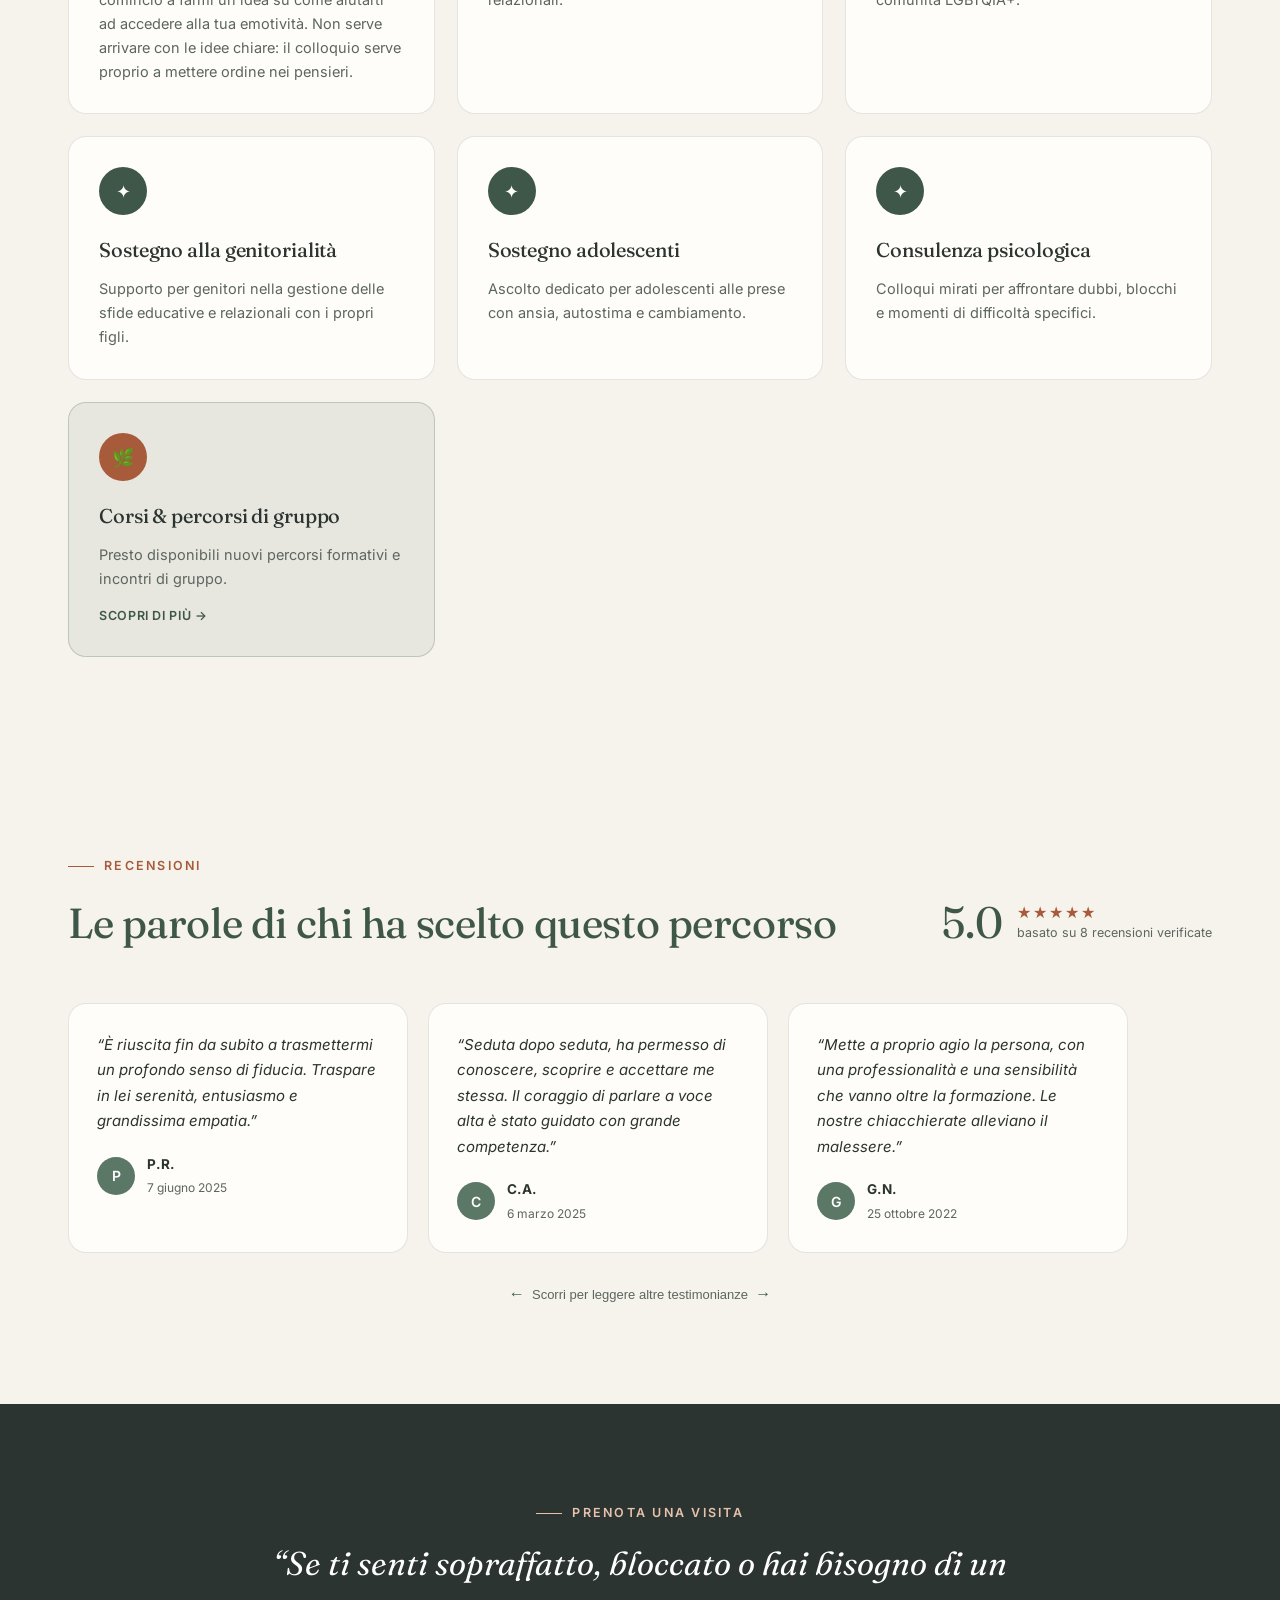
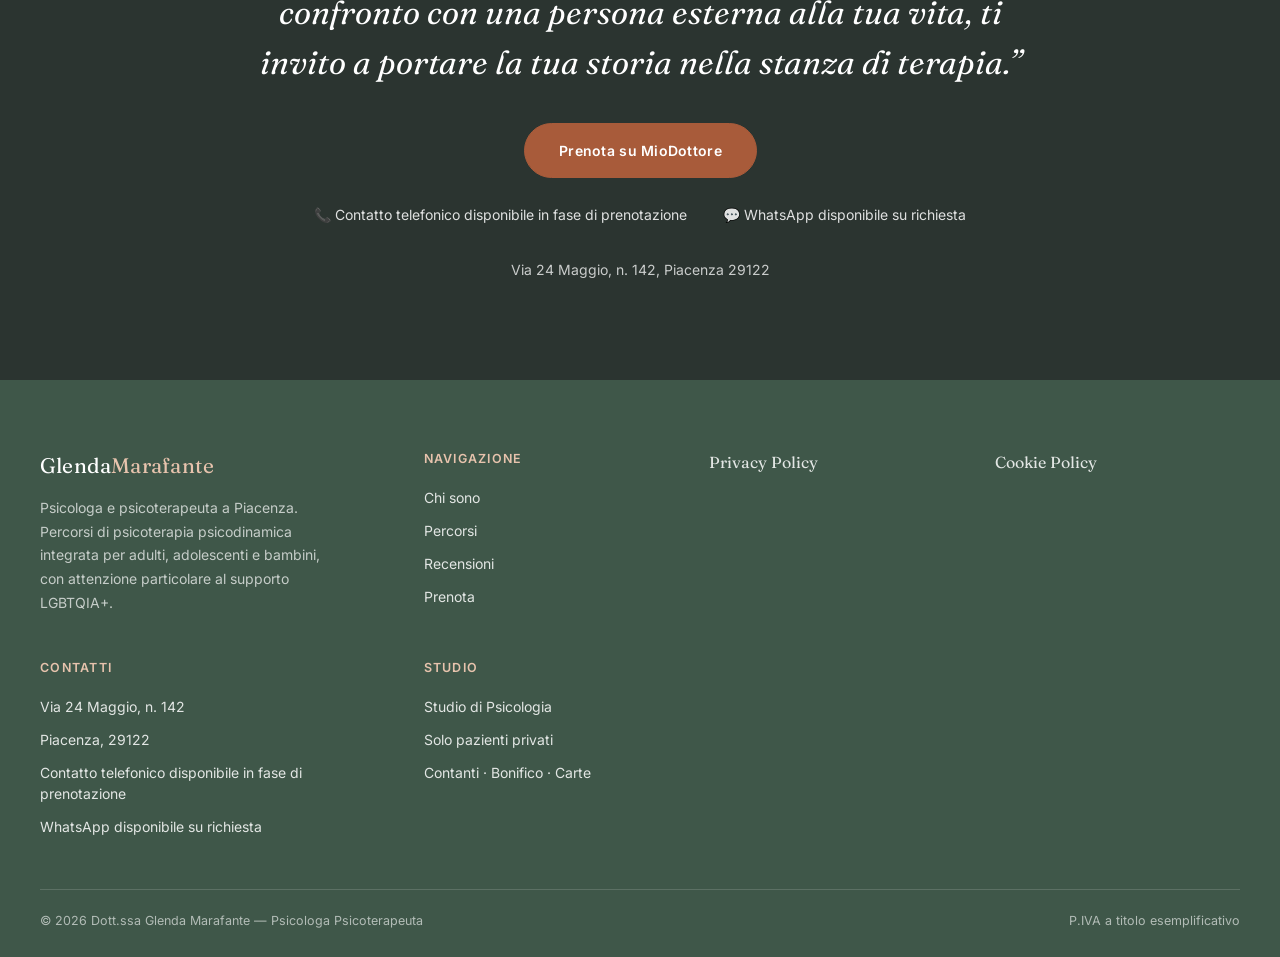
==== commit 3defdaef: "Update index.html Adding link for the cookie and privacy on the footer" ====
--- a/index.html
+++ b/index.html
@@ -317,6 +317,8 @@
         <li><a href="#booking">Prenota</a></li>
       </ul>
     </nav>
+    <a href="https://www.iubenda.com/privacy-policy/65921491" class="iubenda-black iubenda-noiframe iubenda-embed" title="Privacy Policy ">Privacy Policy</a><script type="text/javascript">(function (w,d) {var loader = function () {var s = d.createElement("script"), tag = d.getElementsByTagName("script")[0]; s.src="https://cdn.iubenda.com/iubenda.js"; tag.parentNode.insertBefore(s,tag);}; if(w.addEventListener){w.addEventListener("load", loader, false);}else if(w.attachEvent){w.attachEvent("onload", loader);}else{w.onload = loader;}})(window, document);</script>
+    <a href="https://www.iubenda.com/privacy-policy/65921491/cookie-policy" class="iubenda-black iubenda-noiframe iubenda-embed" title="Cookie Policy ">Cookie Policy</a><script type="text/javascript">(function (w,d) {var loader = function () {var s = d.createElement("script"), tag = d.getElementsByTagName("script")[0]; s.src="https://cdn.iubenda.com/iubenda.js"; tag.parentNode.insertBefore(s,tag);}; if(w.addEventListener){w.addEventListener("load", loader, false);}else if(w.attachEvent){w.attachEvent("onload", loader);}else{w.onload = loader;}})(window, document);</script>
     <div>
       <h4>Contatti</h4>
       <ul>
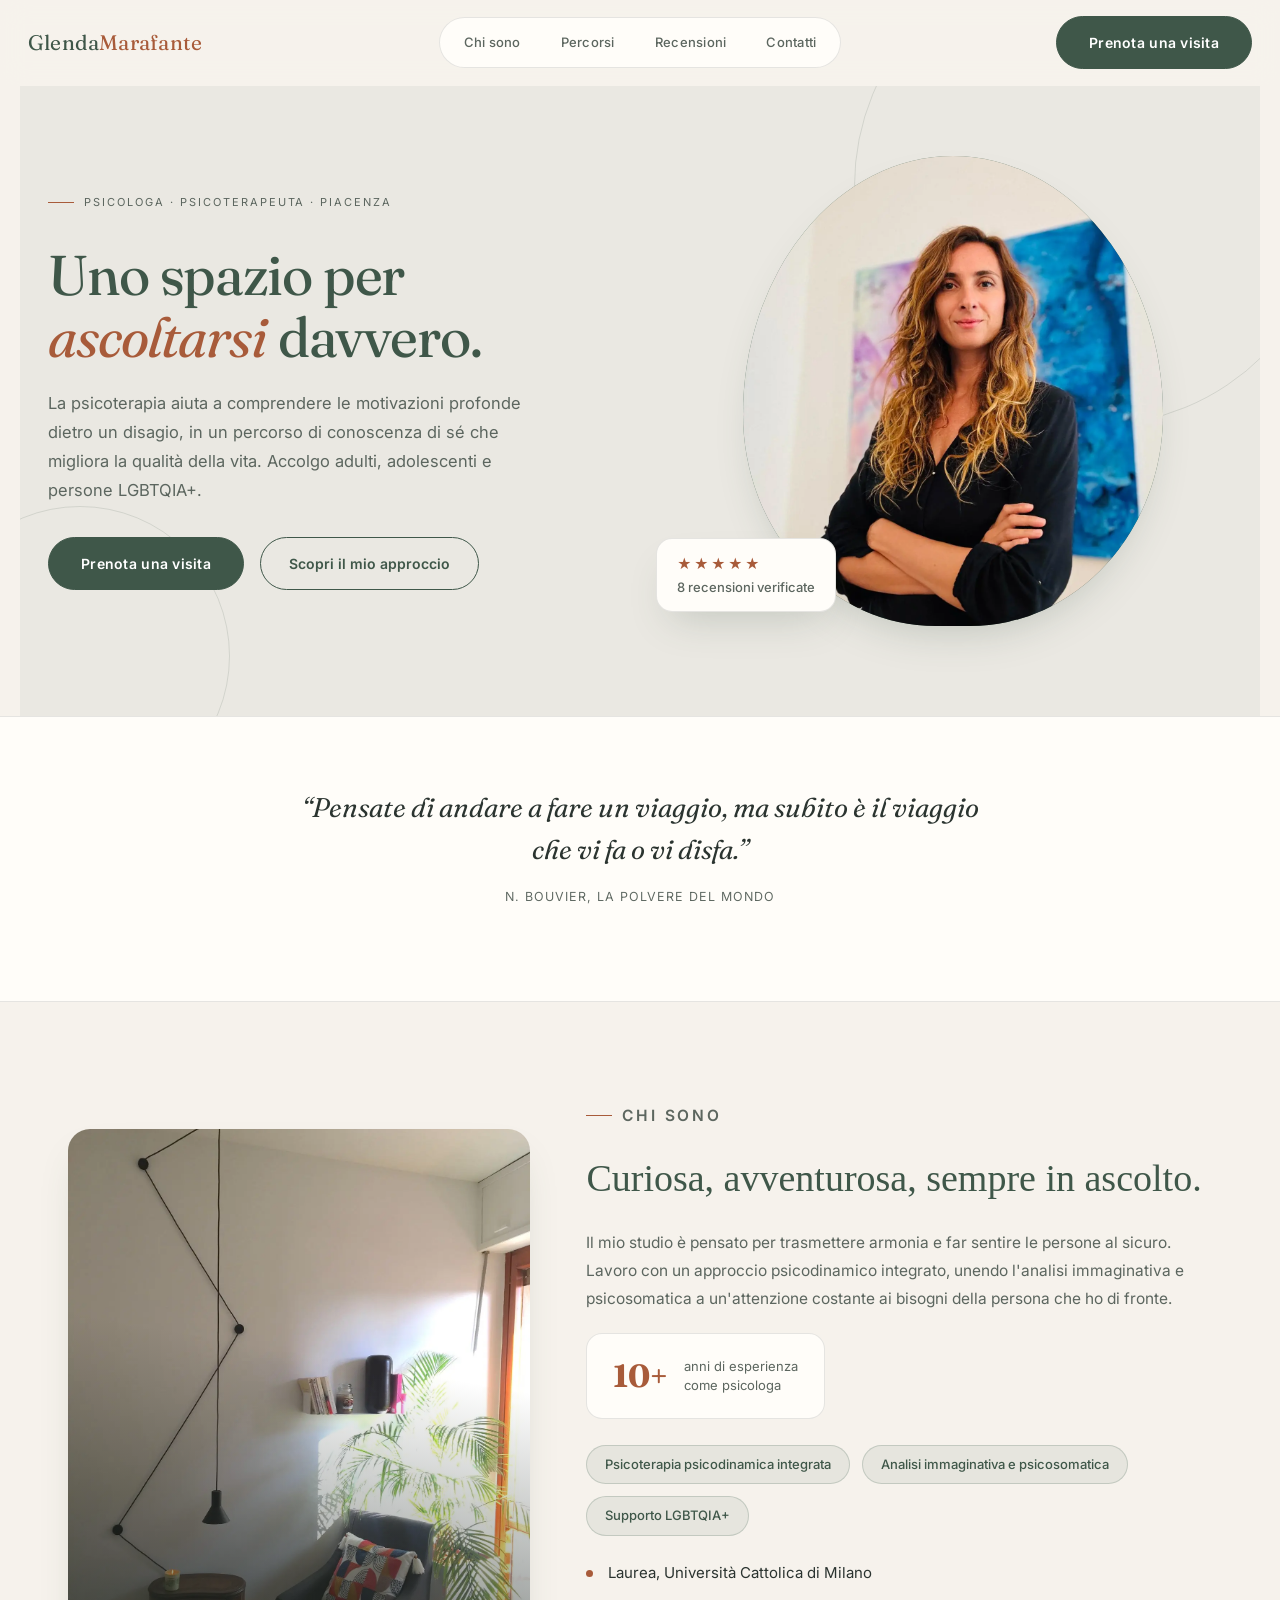
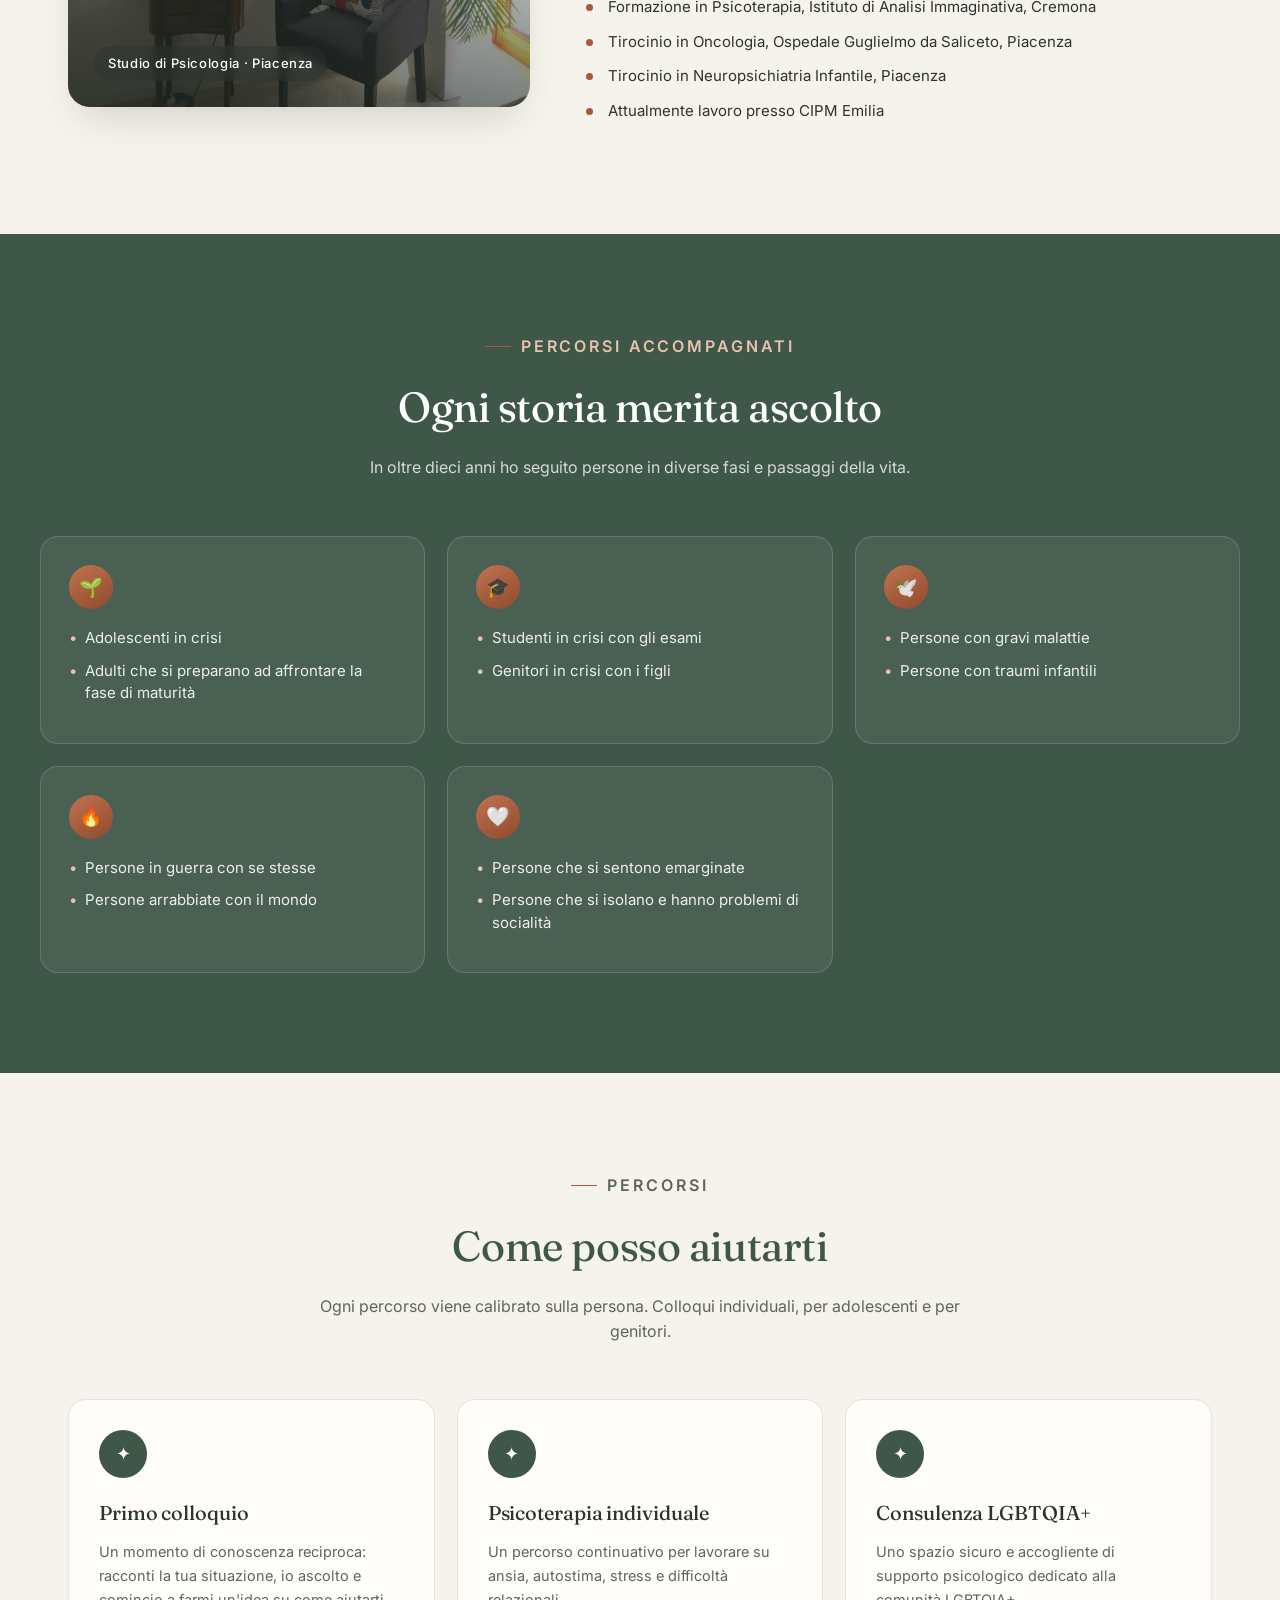
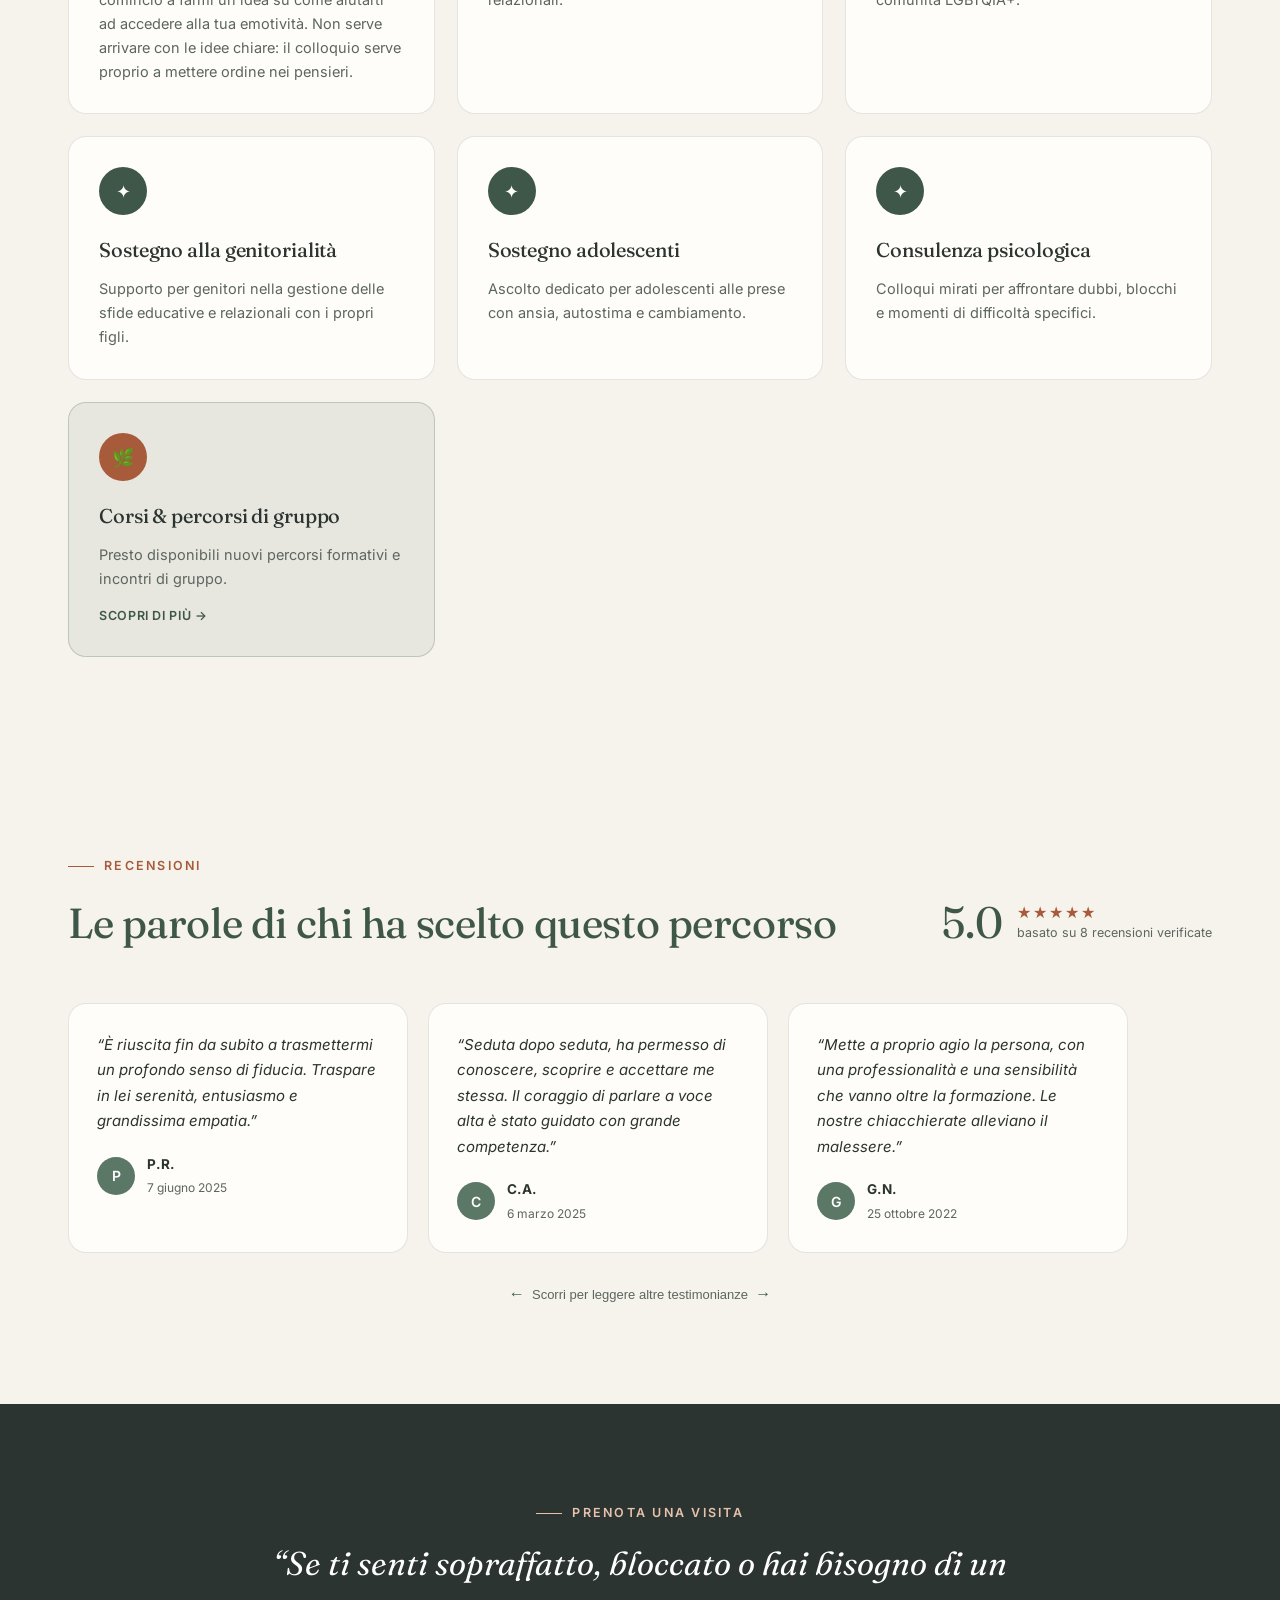
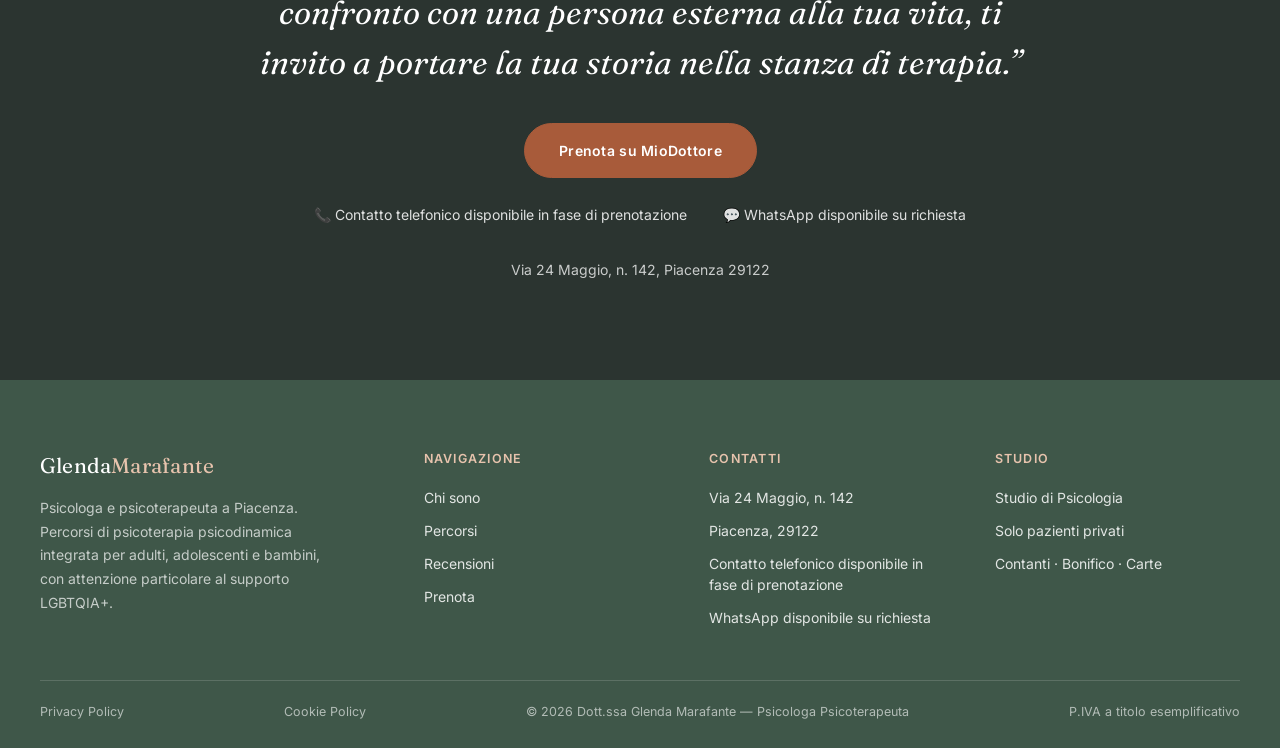
==== commit c6a54ff0: "Update index.html editing cookie and privacy" ====
--- a/index.html
+++ b/index.html
@@ -317,8 +317,6 @@
         <li><a href="#booking">Prenota</a></li>
       </ul>
     </nav>
-    <a href="https://www.iubenda.com/privacy-policy/65921491" class="iubenda-black iubenda-noiframe iubenda-embed" title="Privacy Policy ">Privacy Policy</a><script type="text/javascript">(function (w,d) {var loader = function () {var s = d.createElement("script"), tag = d.getElementsByTagName("script")[0]; s.src="https://cdn.iubenda.com/iubenda.js"; tag.parentNode.insertBefore(s,tag);}; if(w.addEventListener){w.addEventListener("load", loader, false);}else if(w.attachEvent){w.attachEvent("onload", loader);}else{w.onload = loader;}})(window, document);</script>
-    <a href="https://www.iubenda.com/privacy-policy/65921491/cookie-policy" class="iubenda-black iubenda-noiframe iubenda-embed" title="Cookie Policy ">Cookie Policy</a><script type="text/javascript">(function (w,d) {var loader = function () {var s = d.createElement("script"), tag = d.getElementsByTagName("script")[0]; s.src="https://cdn.iubenda.com/iubenda.js"; tag.parentNode.insertBefore(s,tag);}; if(w.addEventListener){w.addEventListener("load", loader, false);}else if(w.attachEvent){w.attachEvent("onload", loader);}else{w.onload = loader;}})(window, document);</script>
     <div>
       <h4>Contatti</h4>
       <ul>
@@ -338,6 +336,8 @@
     </div>
   </div>
   <div class="footer-bottom">
+    <a href="https://www.iubenda.com/privacy-policy/65921491" class="iubenda-black iubenda-noiframe iubenda-embed" title="Privacy Policy ">Privacy Policy</a><script type="text/javascript">(function (w,d) {var loader = function () {var s = d.createElement("script"), tag = d.getElementsByTagName("script")[0]; s.src="https://cdn.iubenda.com/iubenda.js"; tag.parentNode.insertBefore(s,tag);}; if(w.addEventListener){w.addEventListener("load", loader, false);}else if(w.attachEvent){w.attachEvent("onload", loader);}else{w.onload = loader;}})(window, document);</script>
+    <a href="https://www.iubenda.com/privacy-policy/65921491/cookie-policy" class="iubenda-black iubenda-noiframe iubenda-embed" title="Cookie Policy ">Cookie Policy</a><script type="text/javascript">(function (w,d) {var loader = function () {var s = d.createElement("script"), tag = d.getElementsByTagName("script")[0]; s.src="https://cdn.iubenda.com/iubenda.js"; tag.parentNode.insertBefore(s,tag);}; if(w.addEventListener){w.addEventListener("load", loader, false);}else if(w.attachEvent){w.attachEvent("onload", loader);}else{w.onload = loader;}})(window, document);</script>
     <p>© <span id="year">2026</span> Dott.ssa Glenda Marafante — Psicologa Psicoterapeuta</p>
     <p>P.IVA a titolo esemplificativo</p>
   </div>
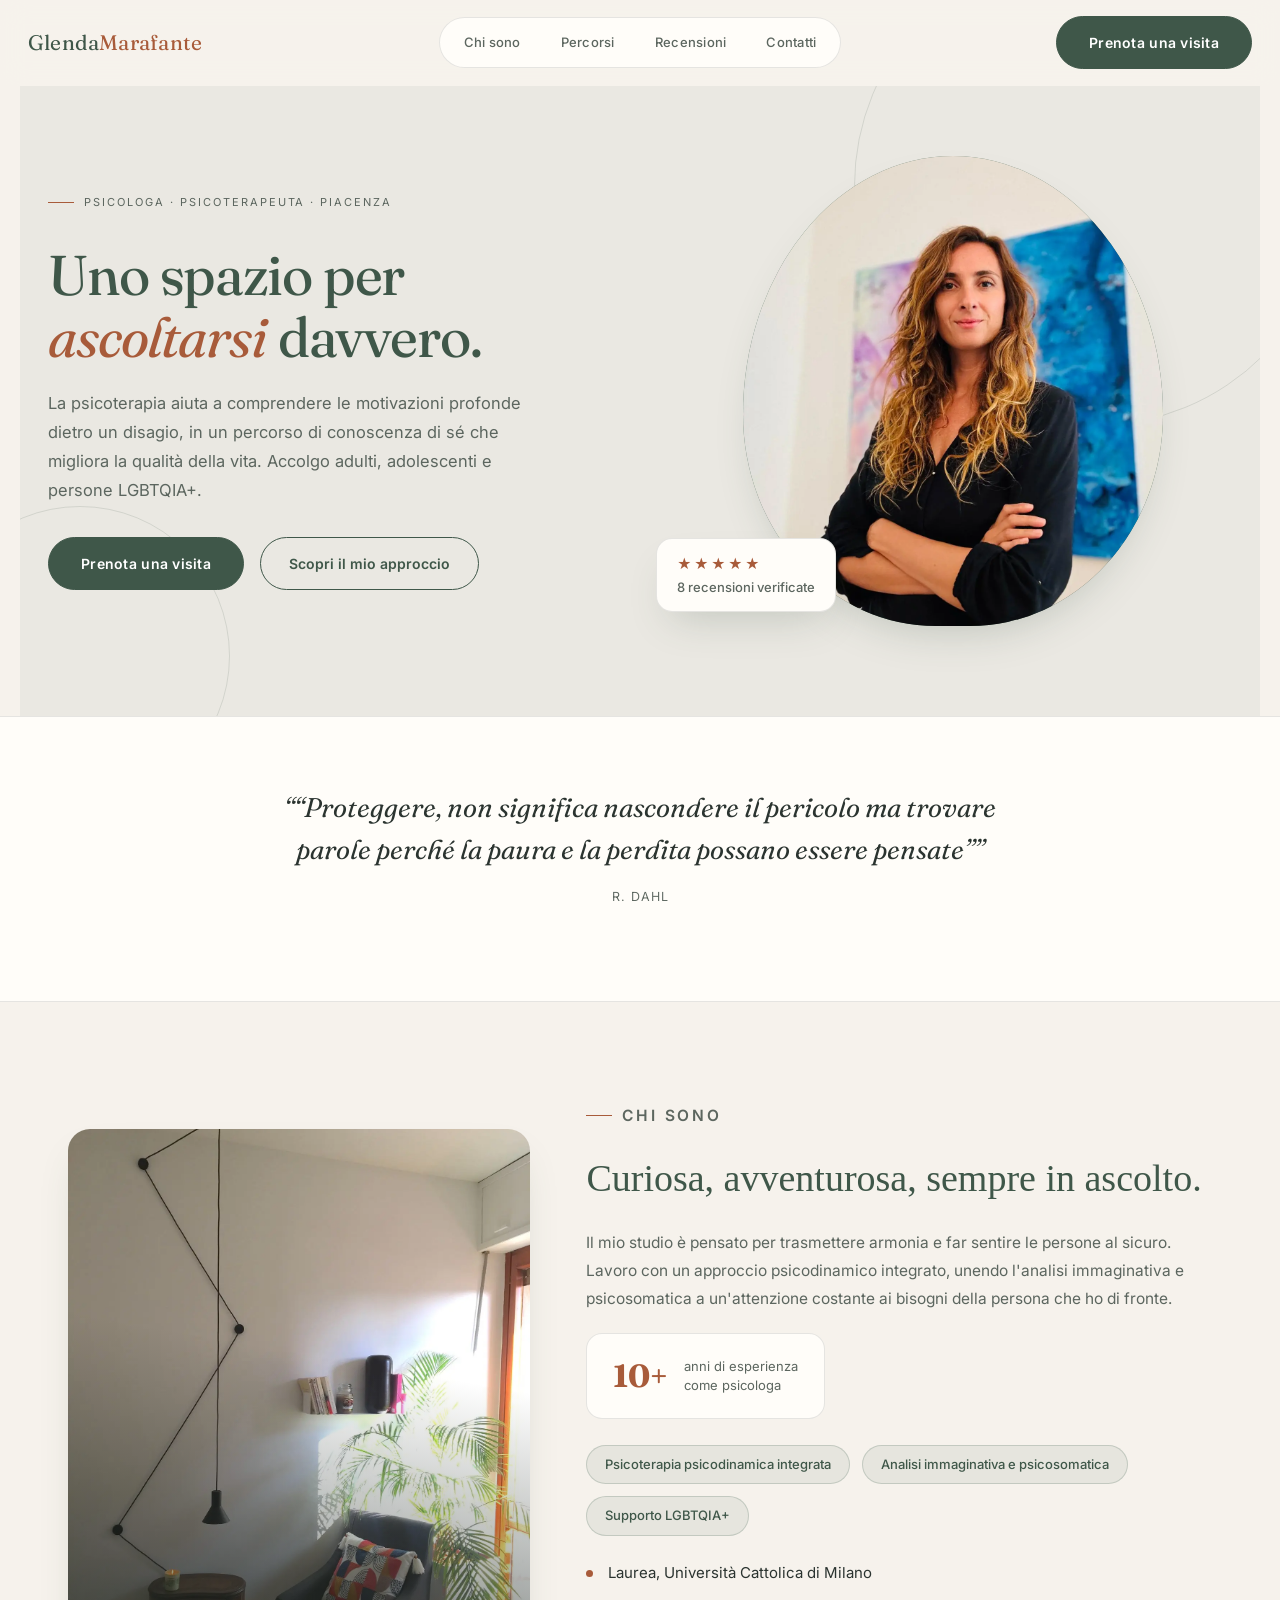
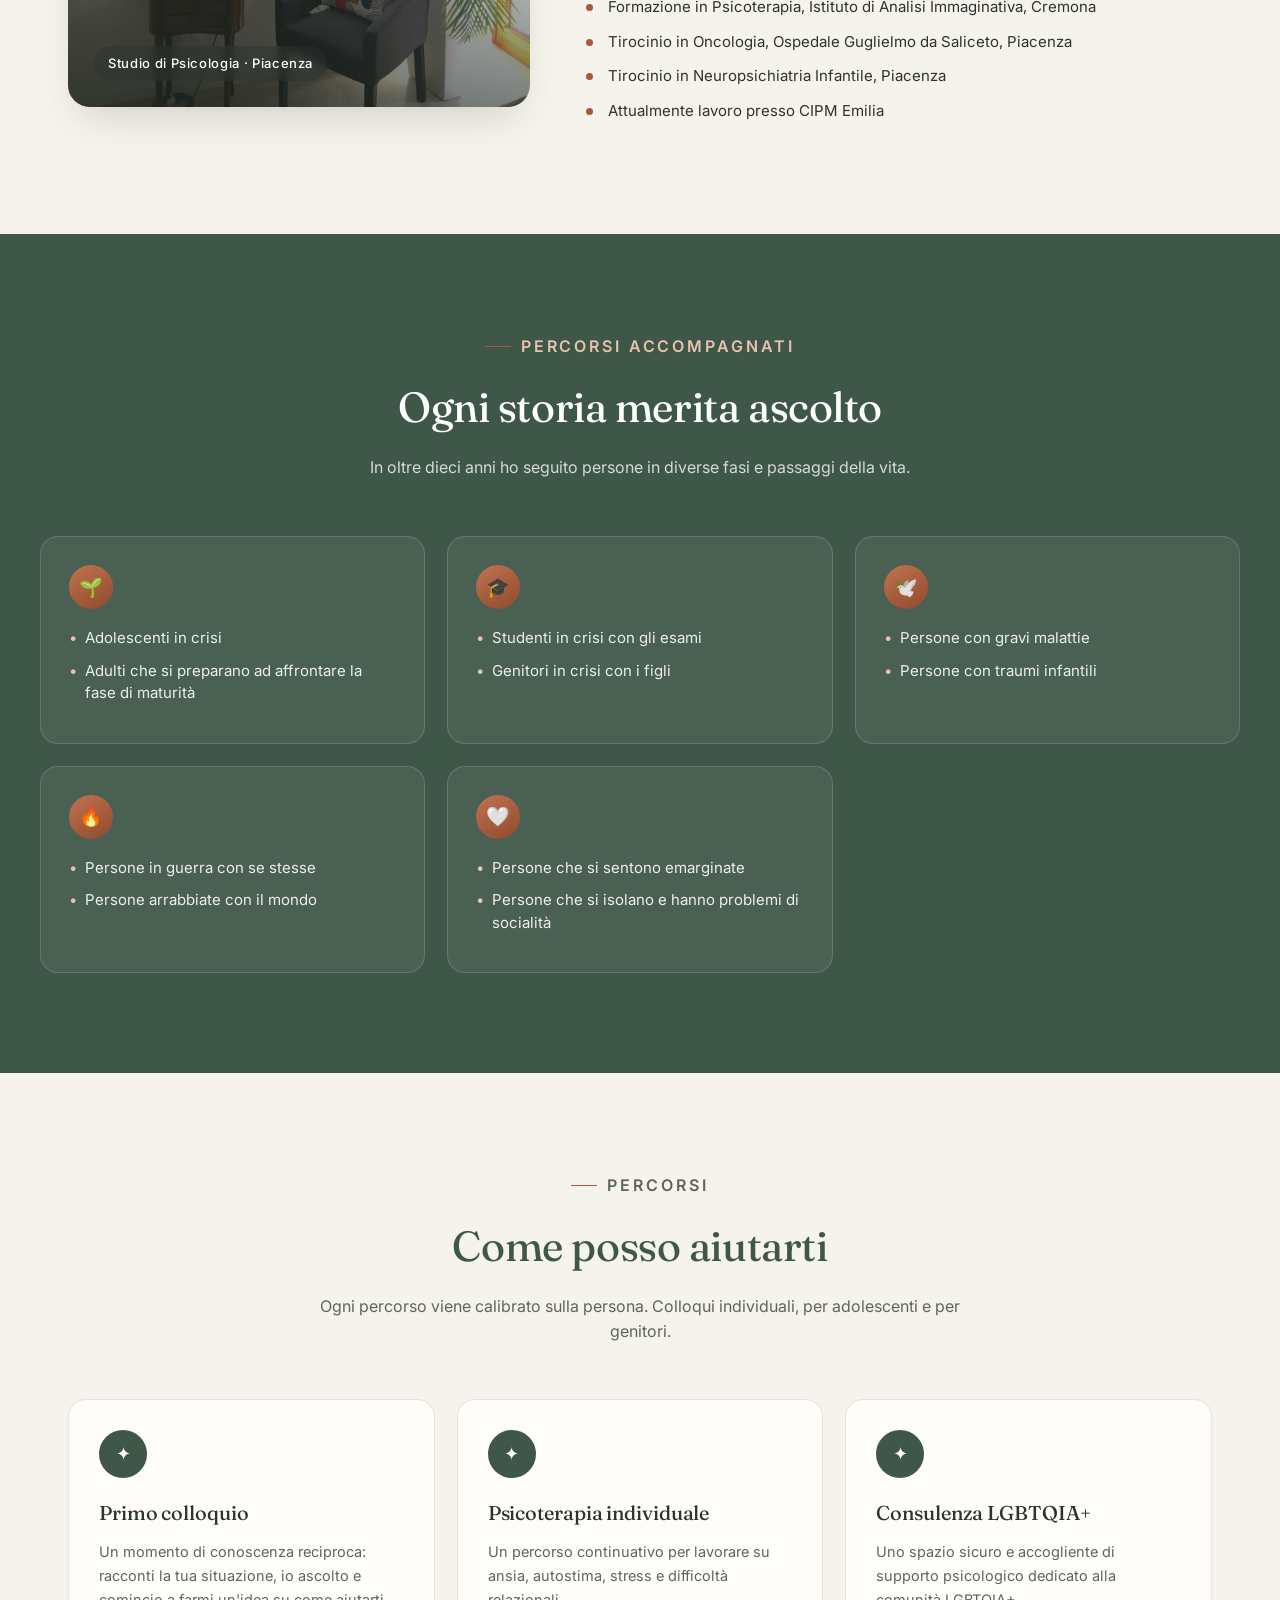
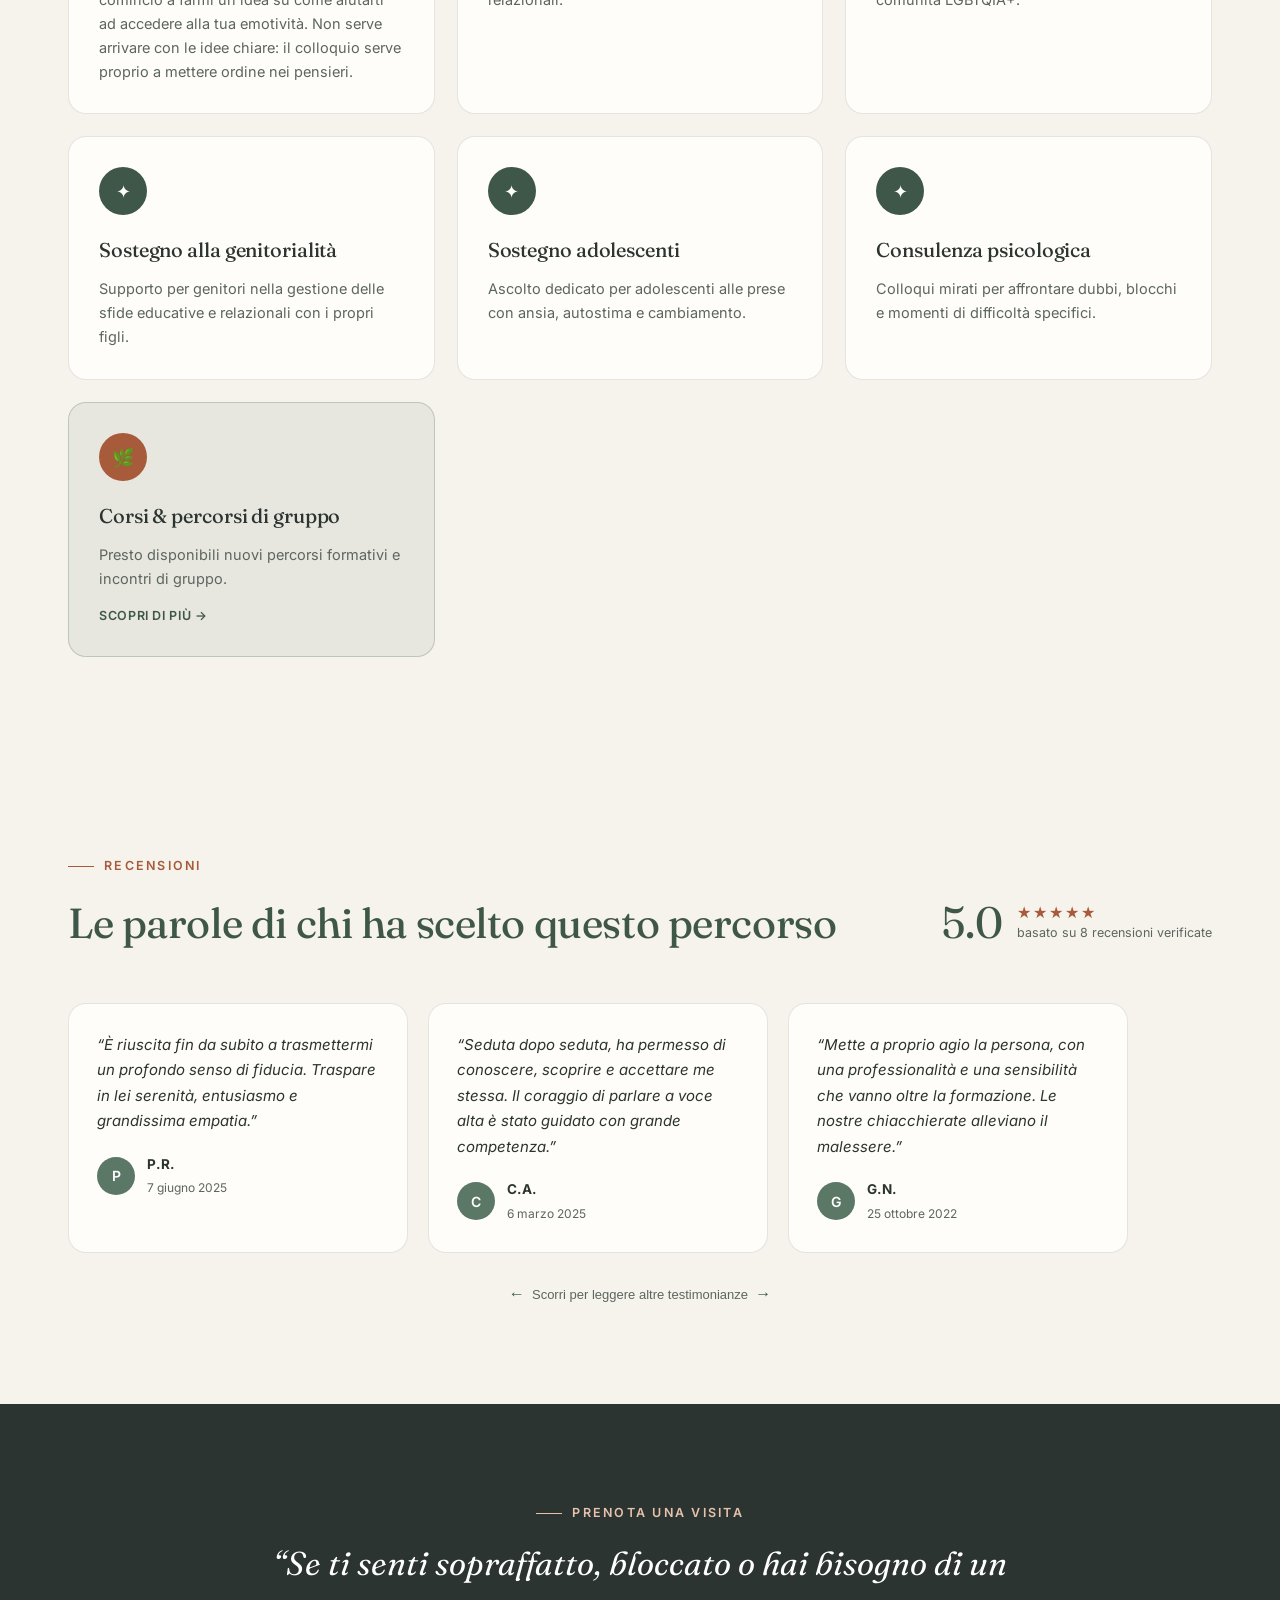
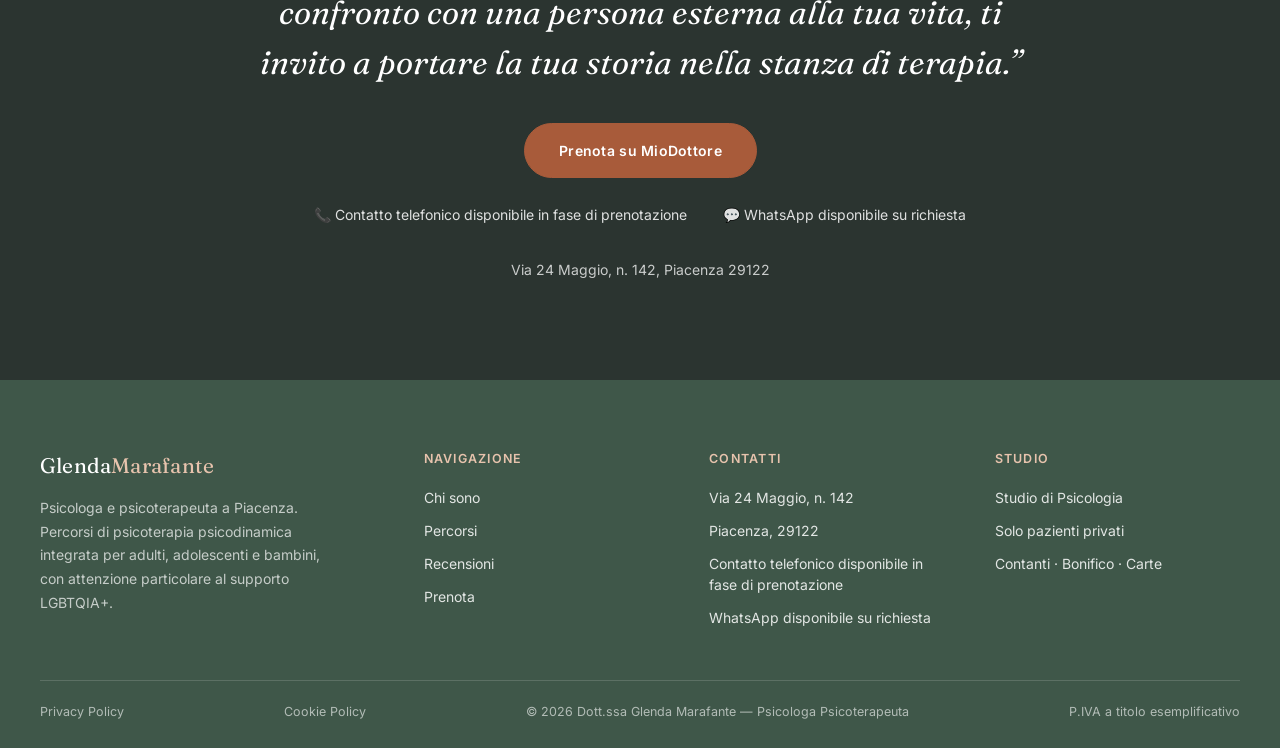
==== commit c89d7906: "Update index.html Edit citation." ====
--- a/index.html
+++ b/index.html
@@ -106,8 +106,8 @@
   <!-- ============ QUOTE ============ -->
   <section class="quote-band reveal" aria-label="Citazione">
     <blockquote>
-      <p>&ldquo;Pensate di andare a fare un viaggio, ma subito è il viaggio che vi fa o vi disfa.&rdquo;</p>
-      <cite>N. Bouvier, La polvere del mondo</cite>
+      <p>&ldquo;“Proteggere, non significa nascondere il pericolo ma trovare parole perché la paura e la perdita possano essere pensate”&rdquo;</p>
+      <cite>R. Dahl</cite>
     </blockquote>
   </section>
 
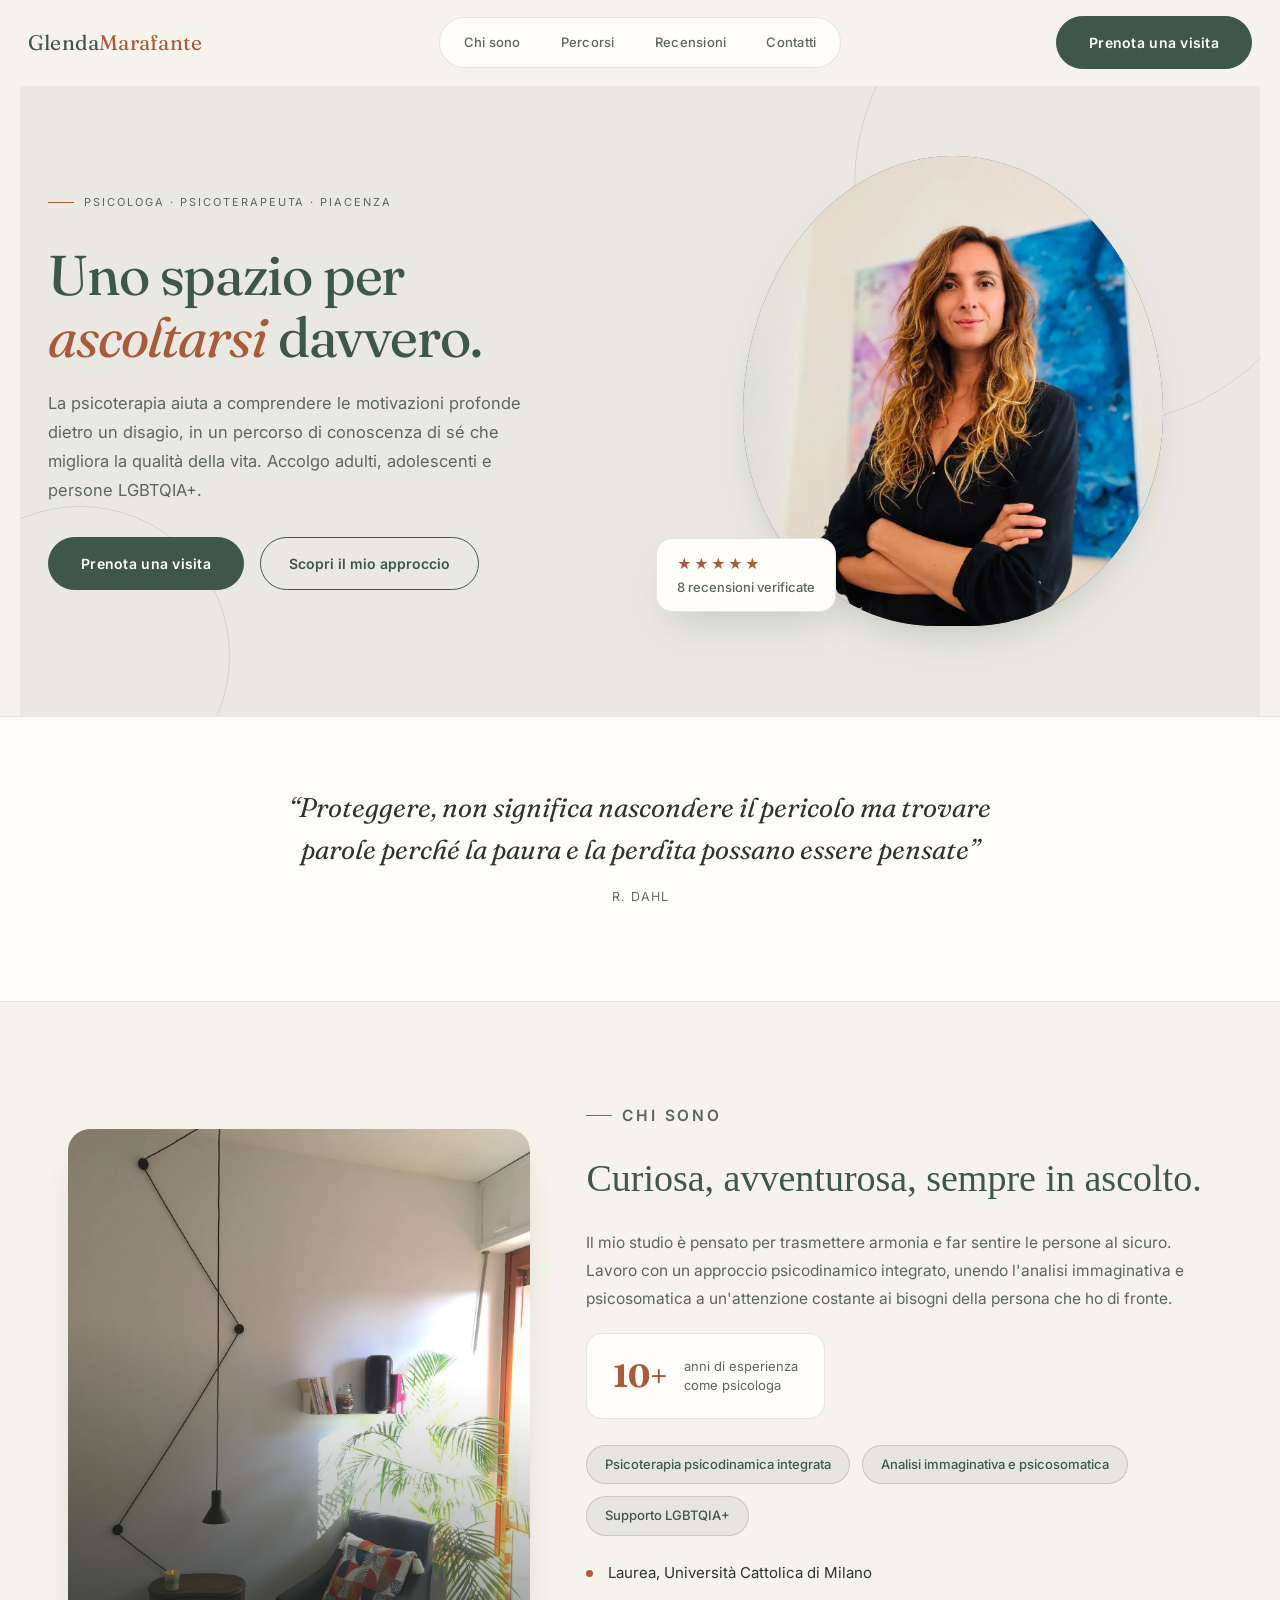
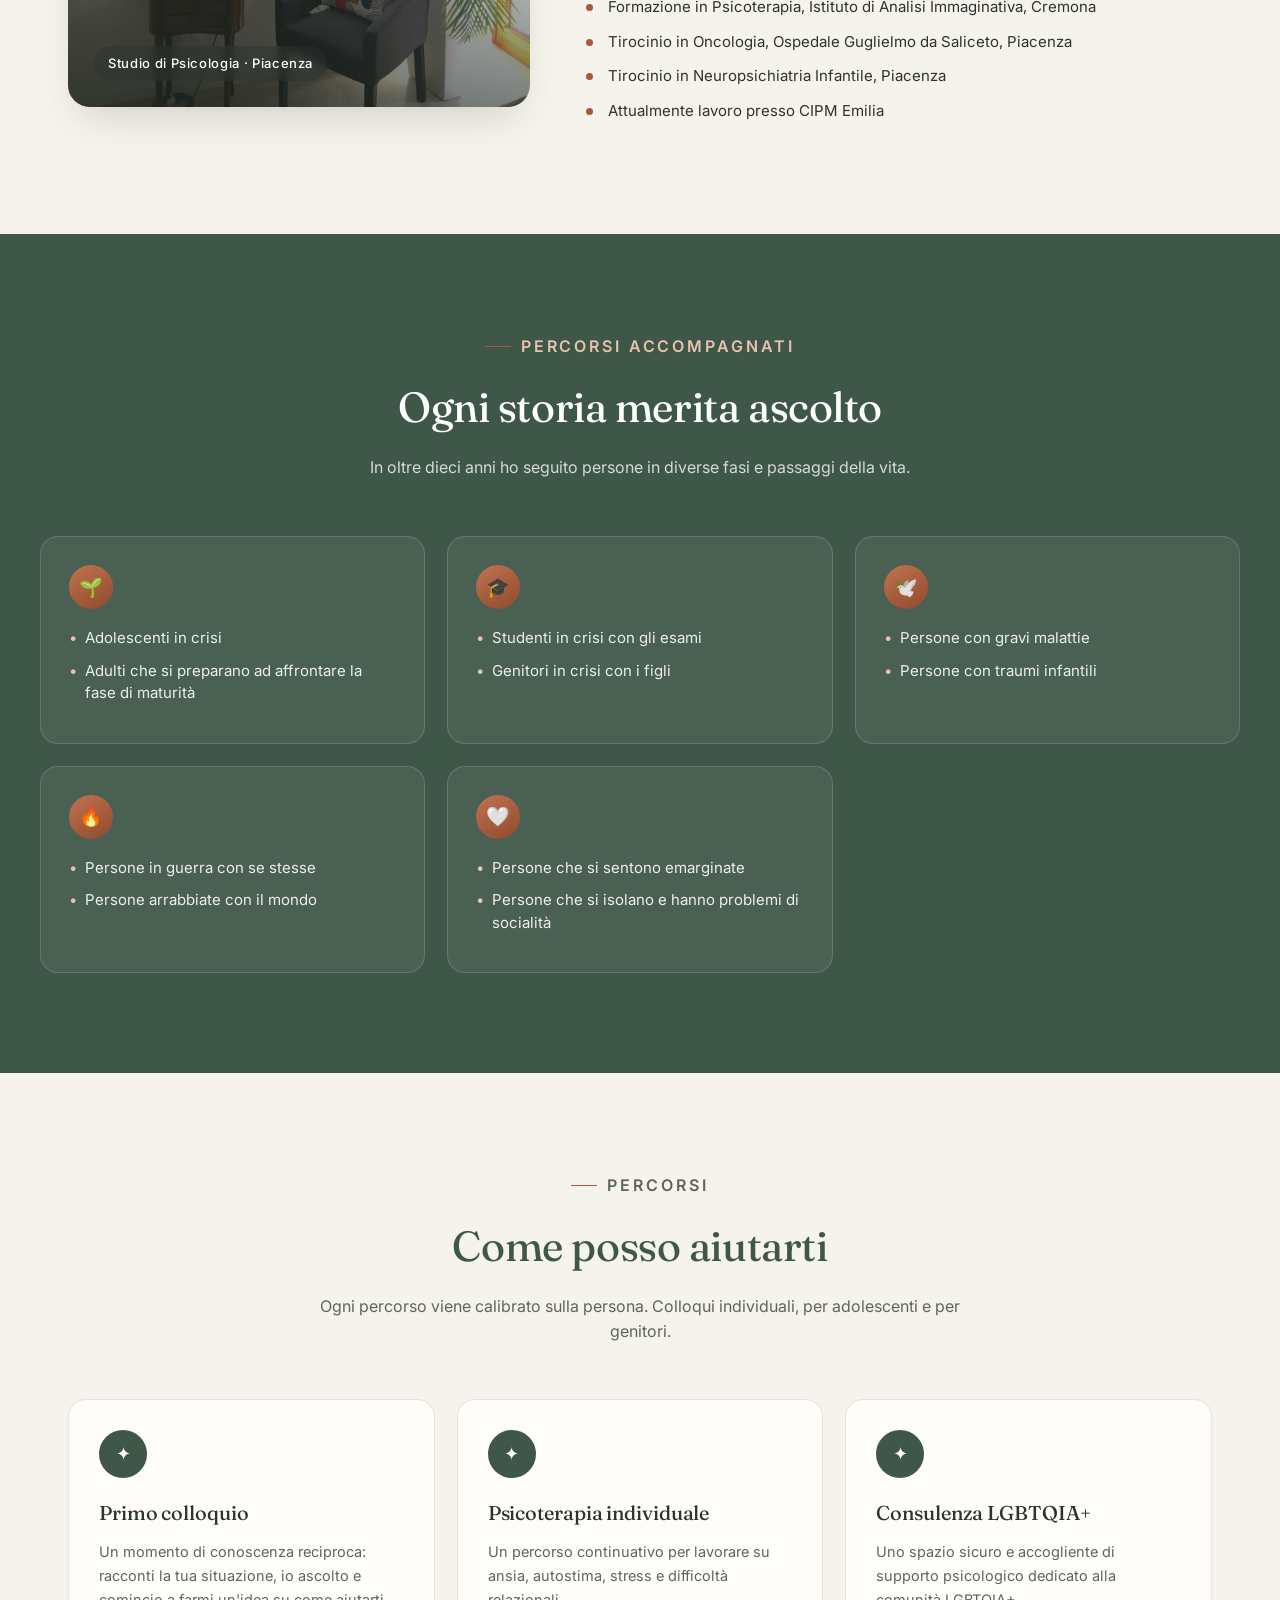
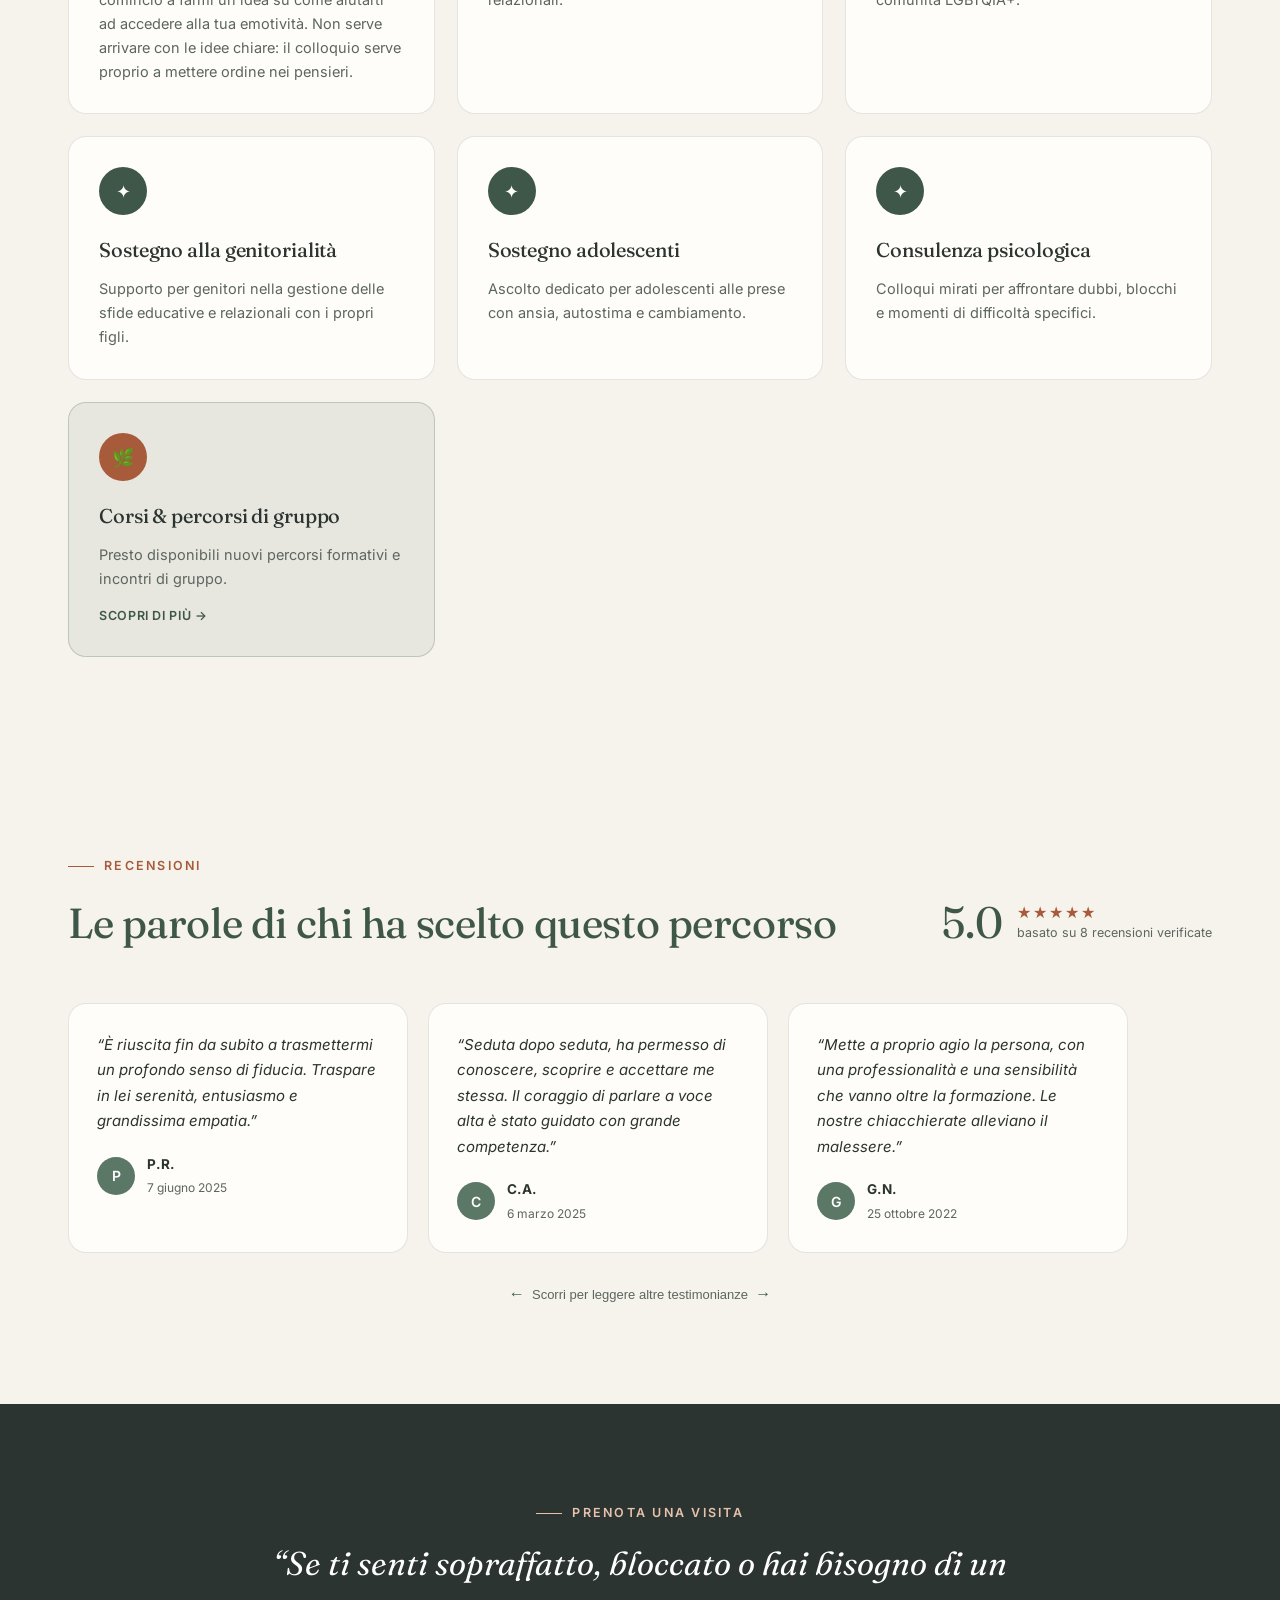
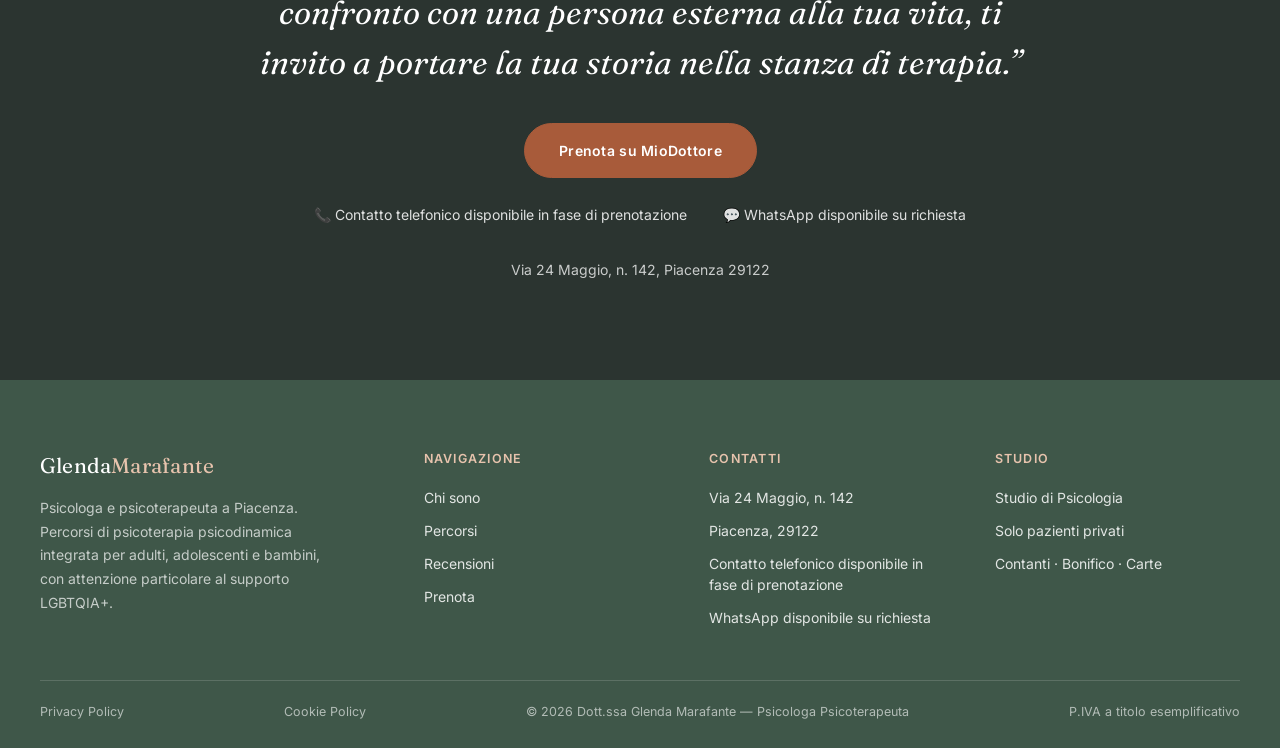
==== commit 79db261c: "Update index.html" ====
--- a/index.html
+++ b/index.html
@@ -106,7 +106,7 @@
   <!-- ============ QUOTE ============ -->
   <section class="quote-band reveal" aria-label="Citazione">
     <blockquote>
-      <p>&ldquo;“Proteggere, non significa nascondere il pericolo ma trovare parole perché la paura e la perdita possano essere pensate”&rdquo;</p>
+      <p>&ldquo;Proteggere, non significa nascondere il pericolo ma trovare parole perché la paura e la perdita possano essere pensate&rdquo;</p>
       <cite>R. Dahl</cite>
     </blockquote>
   </section>
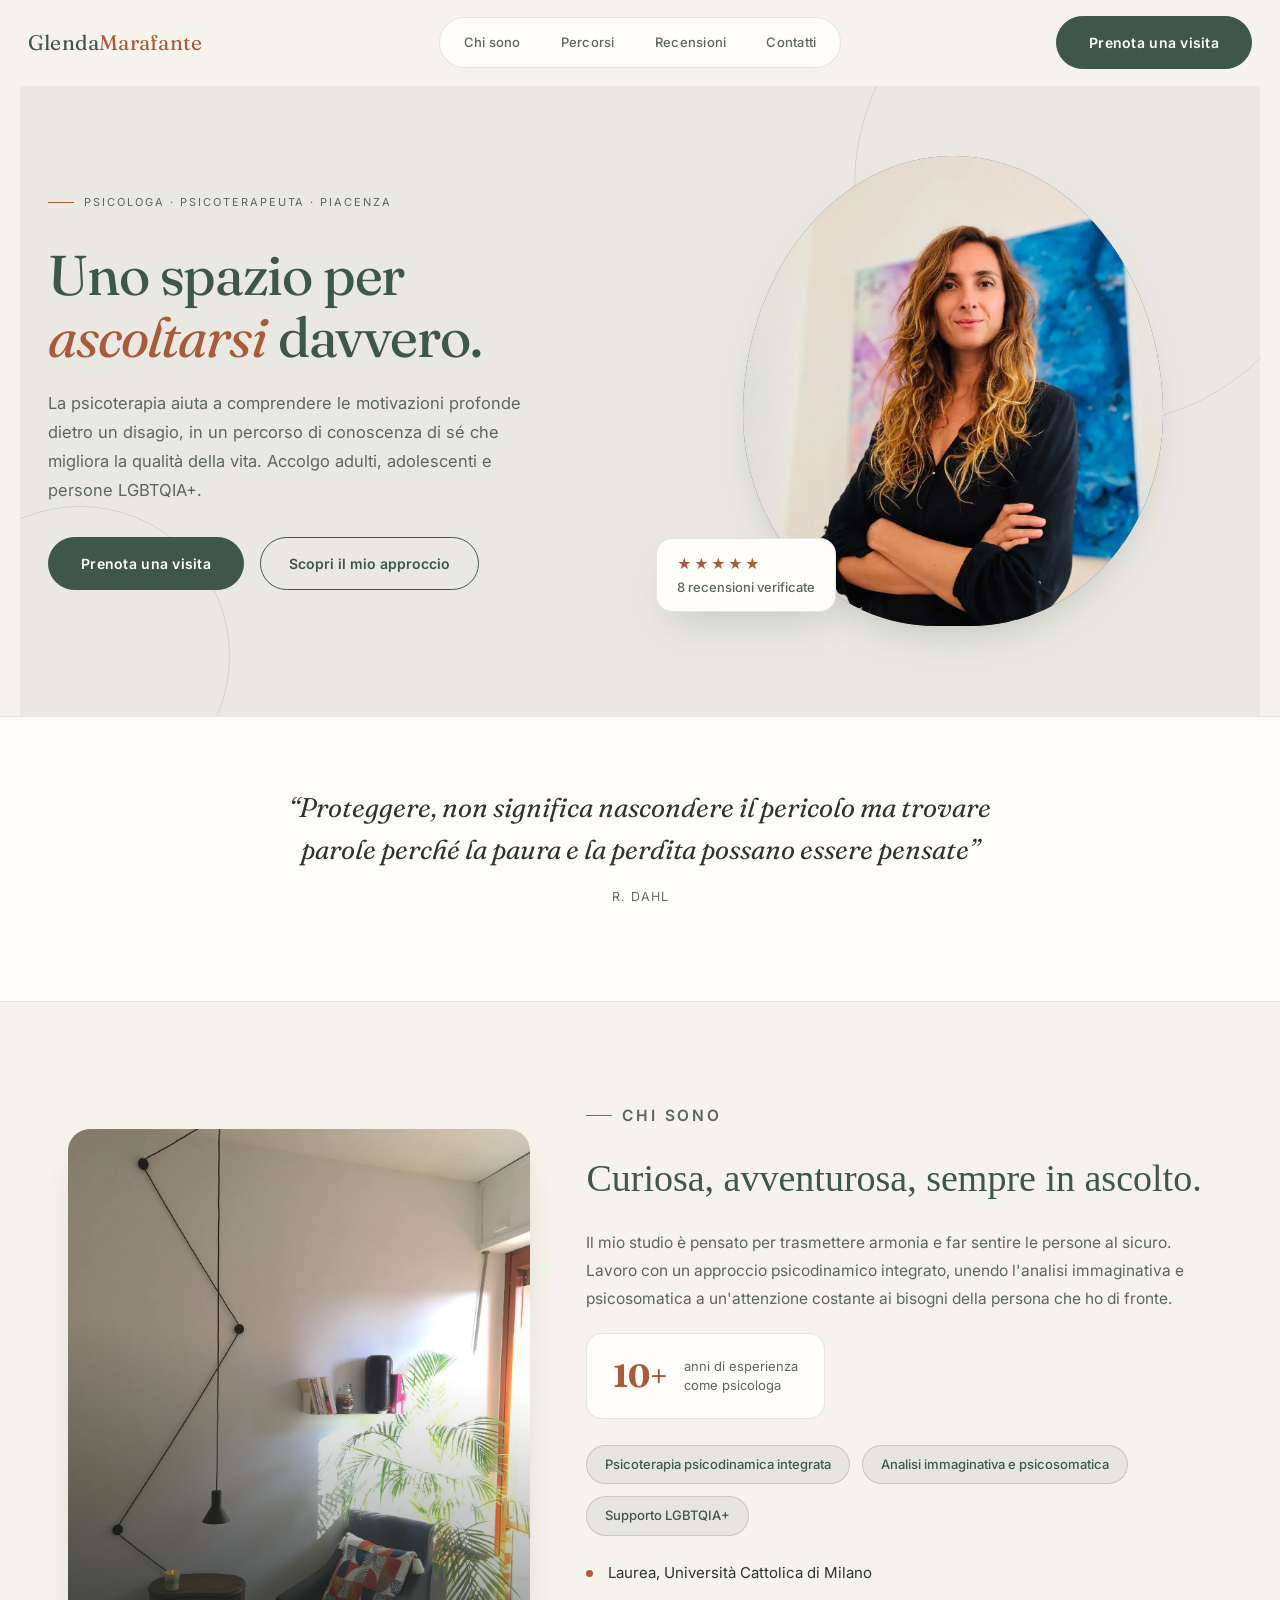
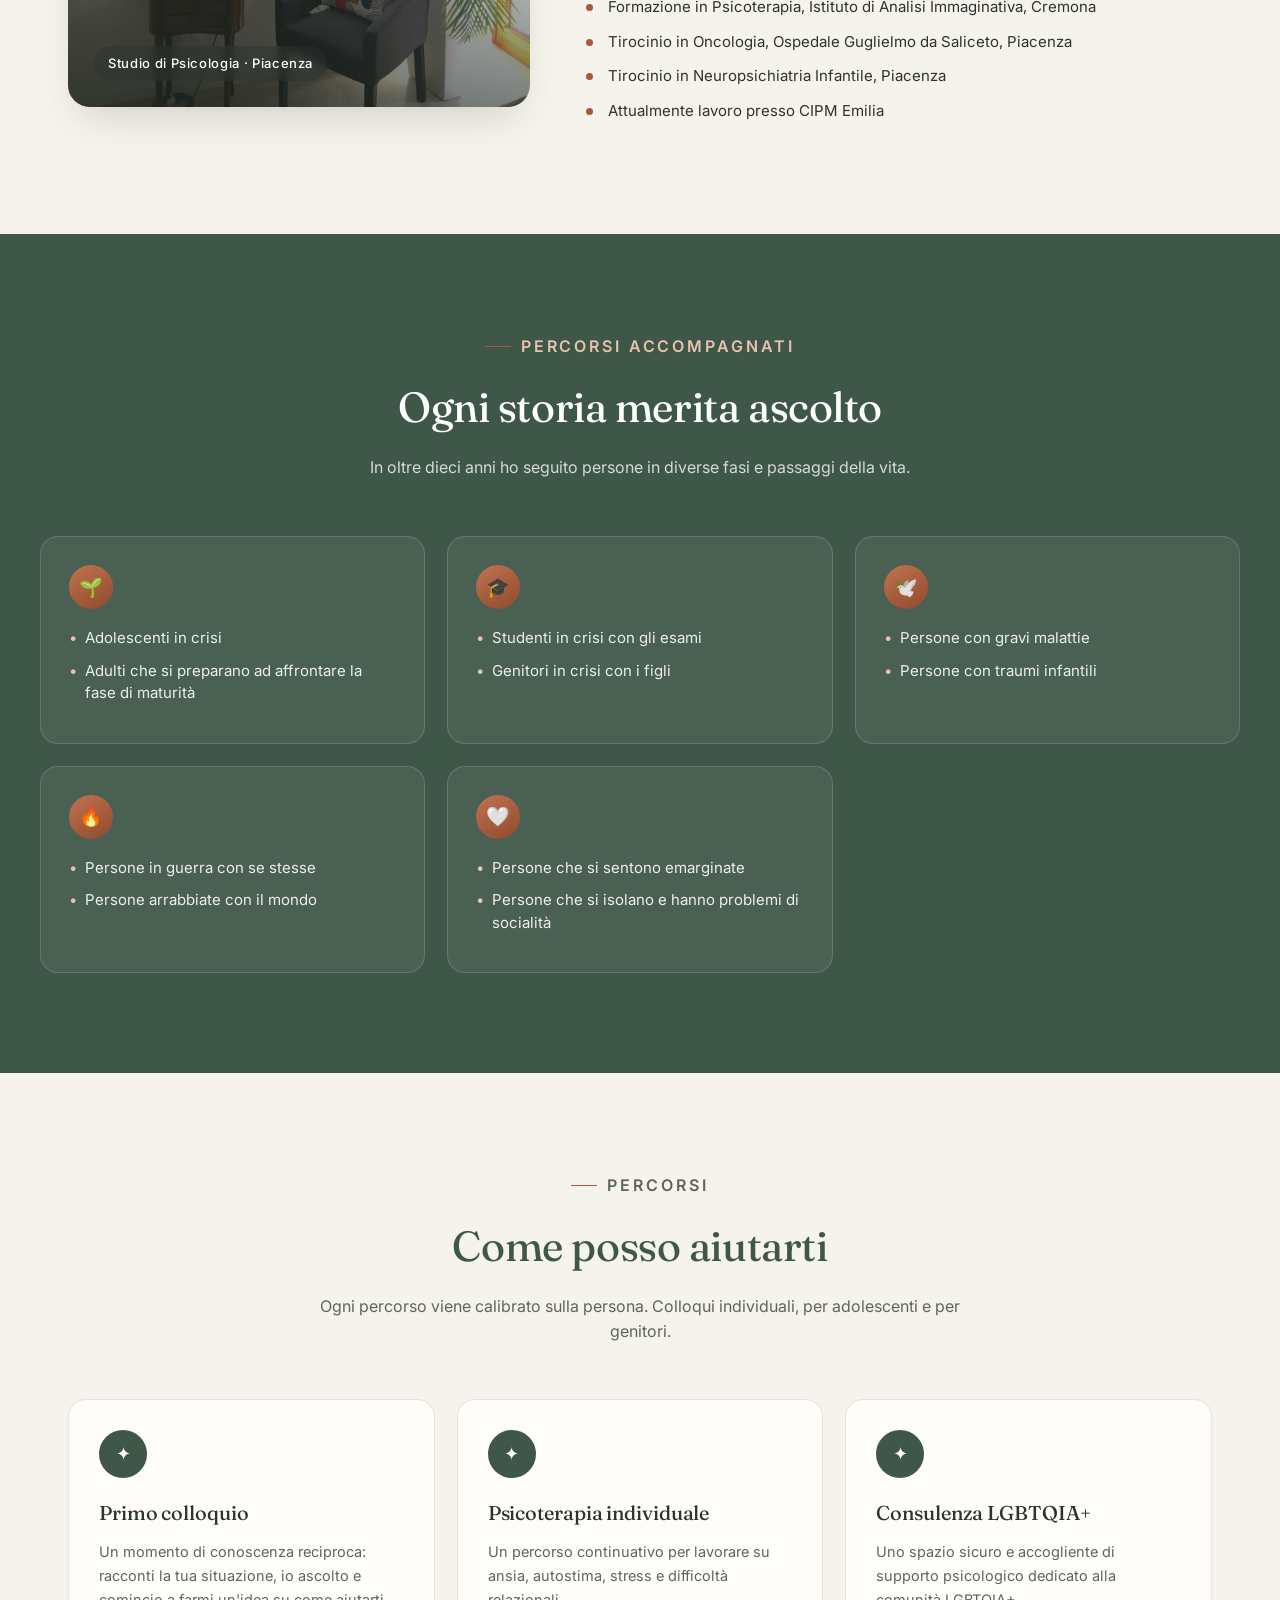
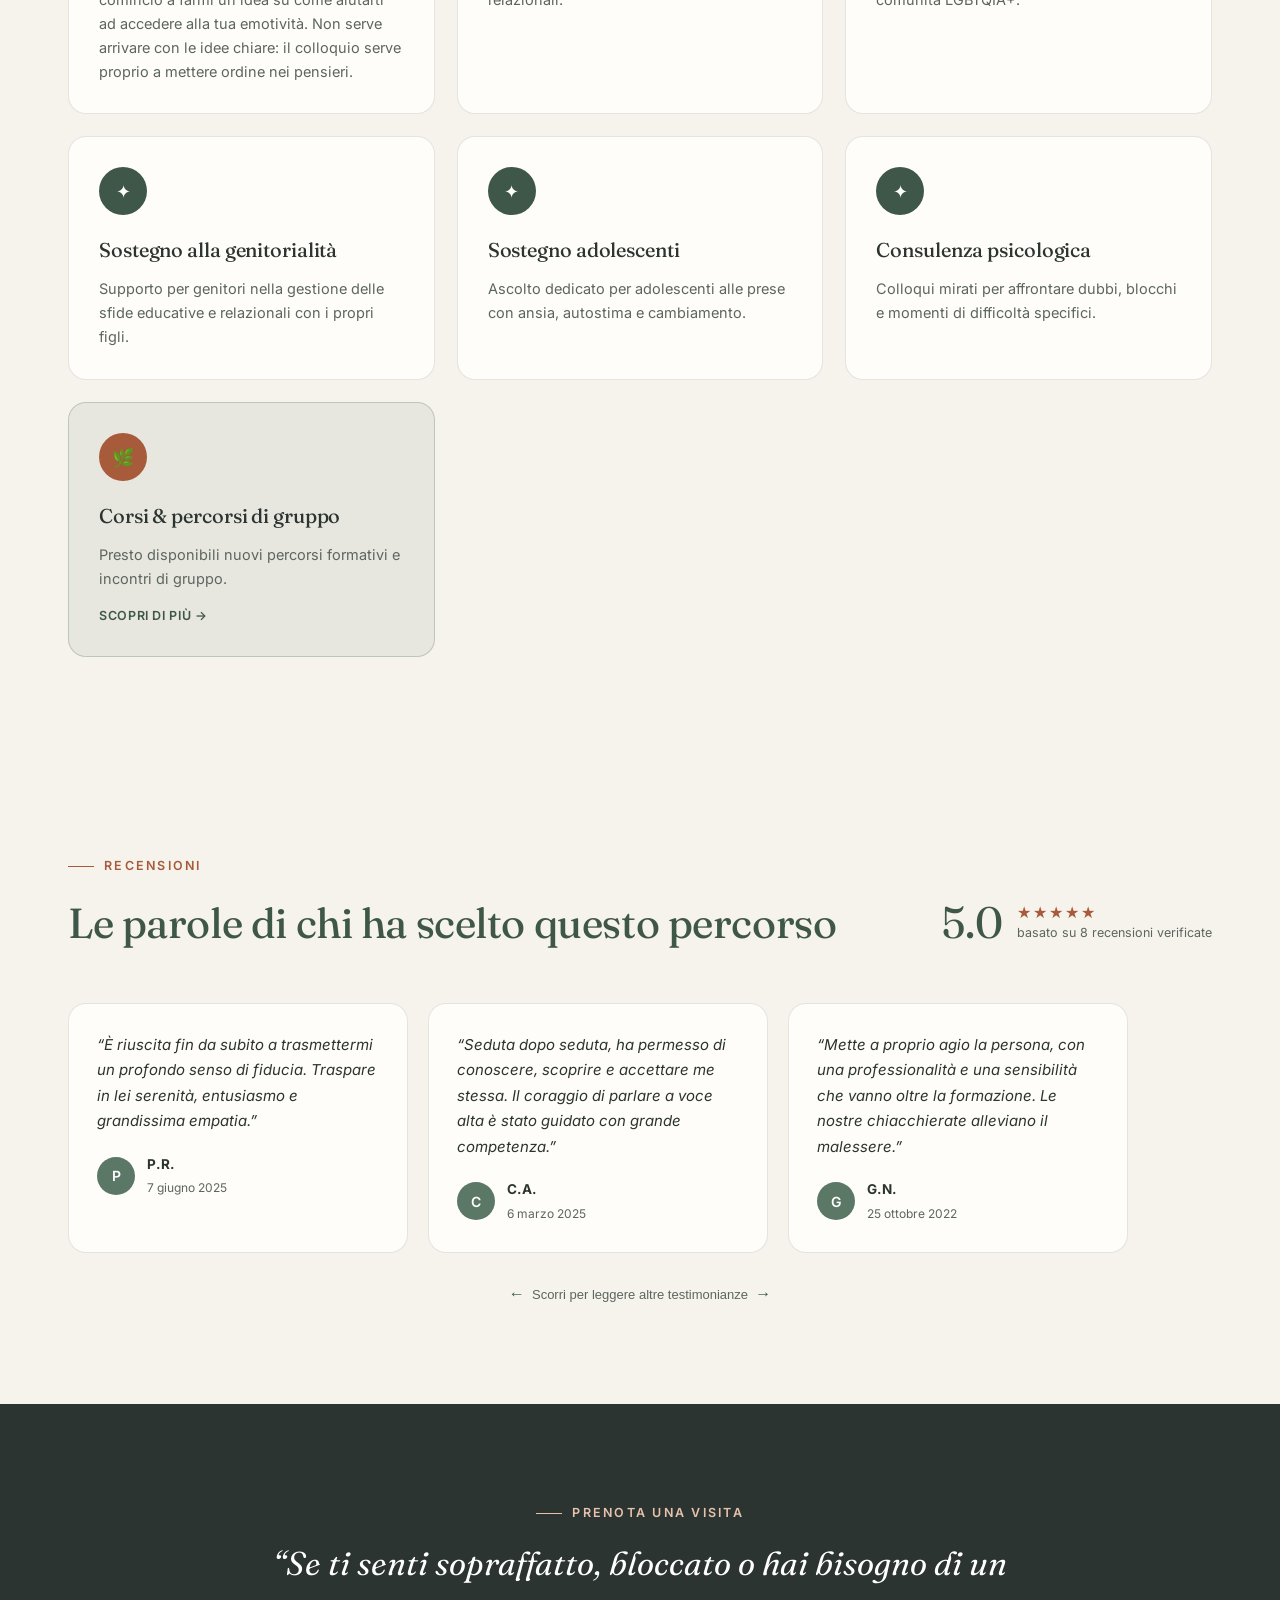
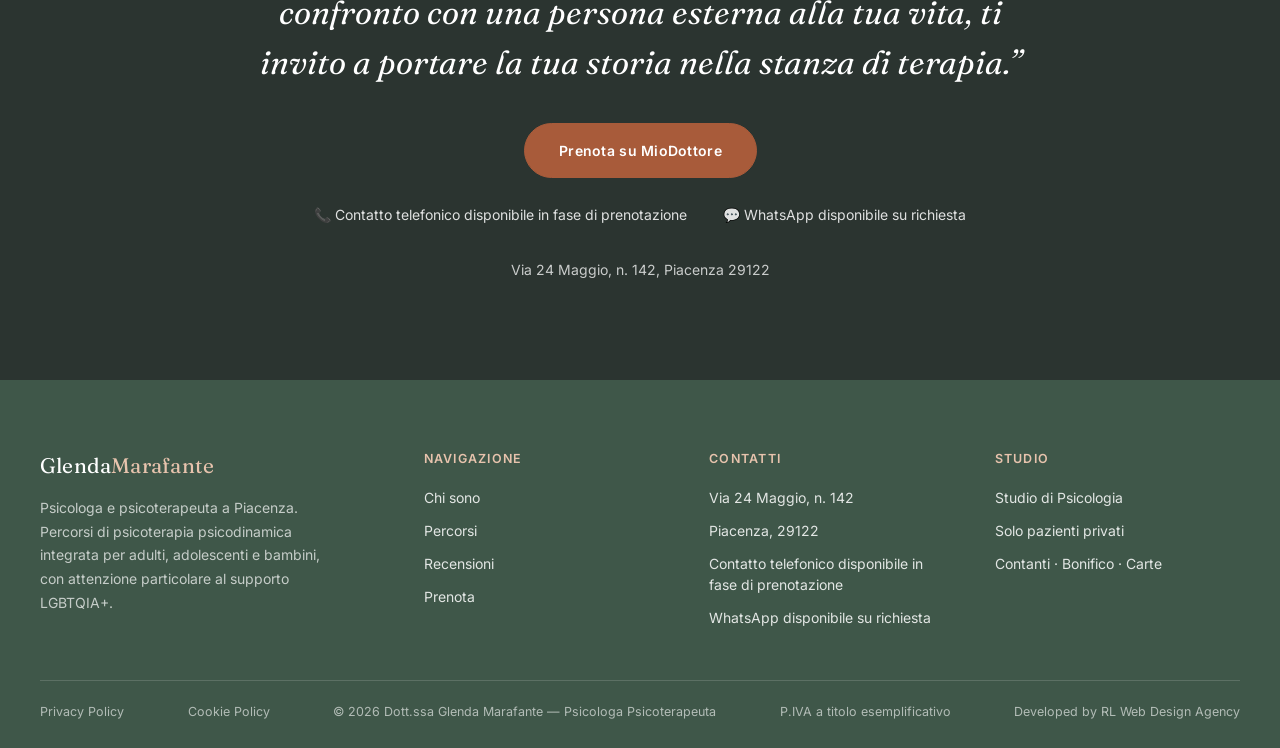
==== commit 16105373: "Update index.html Adding who developed on the footer" ====
--- a/index.html
+++ b/index.html
@@ -340,6 +340,7 @@
     <a href="https://www.iubenda.com/privacy-policy/65921491/cookie-policy" class="iubenda-black iubenda-noiframe iubenda-embed" title="Cookie Policy ">Cookie Policy</a><script type="text/javascript">(function (w,d) {var loader = function () {var s = d.createElement("script"), tag = d.getElementsByTagName("script")[0]; s.src="https://cdn.iubenda.com/iubenda.js"; tag.parentNode.insertBefore(s,tag);}; if(w.addEventListener){w.addEventListener("load", loader, false);}else if(w.attachEvent){w.attachEvent("onload", loader);}else{w.onload = loader;}})(window, document);</script>
     <p>© <span id="year">2026</span> Dott.ssa Glenda Marafante — Psicologa Psicoterapeuta</p>
     <p>P.IVA a titolo esemplificativo</p>
+    <p>Developed by RL Web Design Agency</p>
   </div>
 </footer>
 
